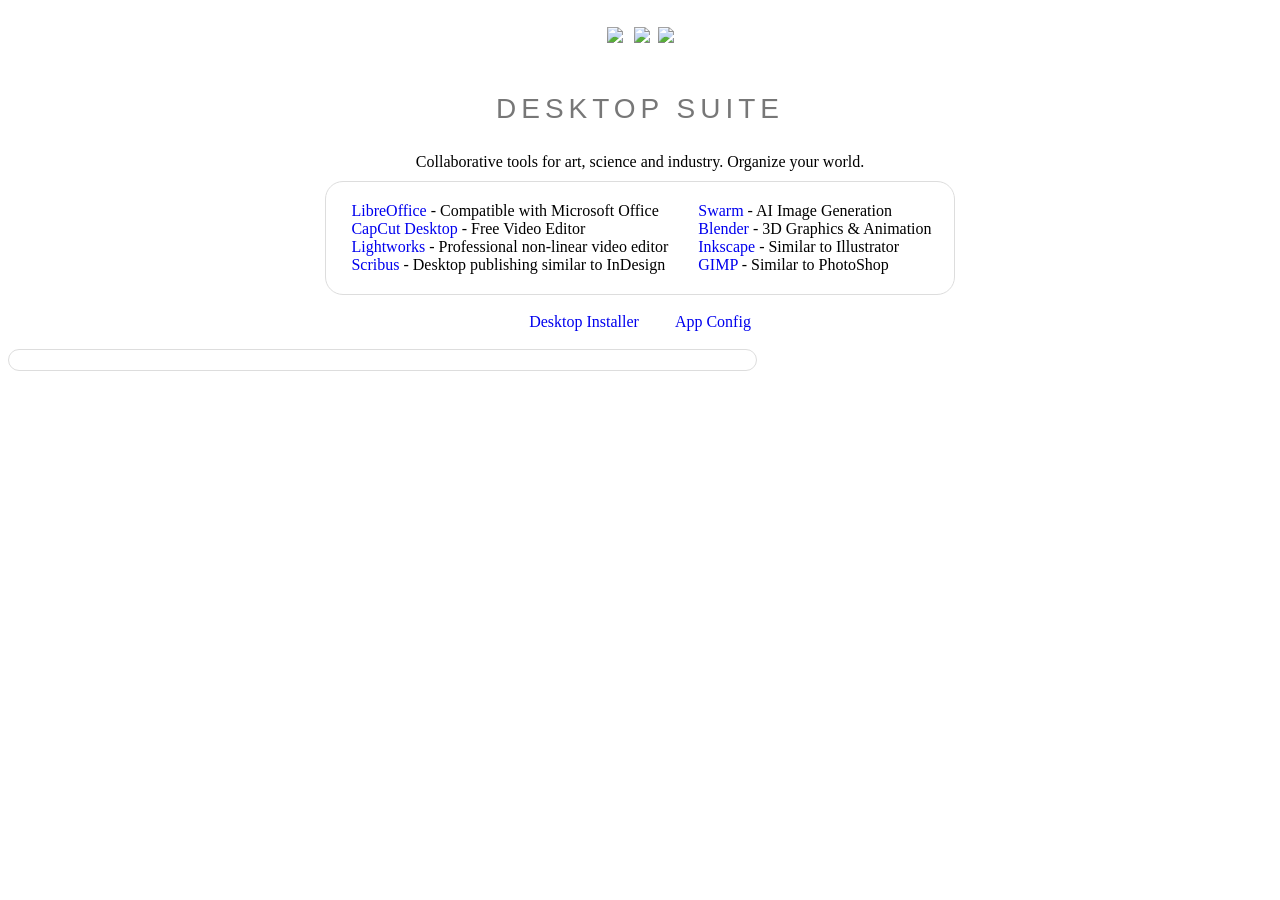
==== index.html @ 6b22d15d "Updated index.html" ====
<!DOCTYPE html>
<html lang="en">
<head>
<meta charset="utf-8">
<meta http-equiv="Content-Type" content="text/html;">
<meta name="viewport" content="width=device-width, initial-scale=1.0">

<link rel='stylesheet' href='https://dreamstudio.com/css/nav.css'>
<link rel='stylesheet' href='https://dreamstudio.com/dreamstudio/css/dreamstudio.css'>

<meta name="keywords" content="Creative Suite, software install scripts, open source, software, free, Open Desktop, Adobe Creative Cloud, LibreOffice, Microsoft Office, GIMP, Blender, InkScape, Lightworks, Professional, Education">

<title>Desktop Suite</title>

<link type="text/css" rel="stylesheet" href="/localsite/css/base.css" id="/localsite/css/base.css" />
<script type="text/javascript" src="/localsite/js/localsite.js?showheader=true"></script>

<style>
	.navlink-desktop {
	  font: 600 16px/1.8 "Lato", sans-serif !important;
	  color: #222 !important;
	}
	.dark .navlink-desktop {
	    color: #fff !important;
	}
	a {
		text-decoration: none !important;
	}
	h3 {
	  letter-spacing: 5px;
	  text-transform: uppercase;
	  font: 20px "Lato", sans-serif;
	  line-height: 32px;
	  color: #111;
	  color:#777;
	}

	.suiteTitle {
		text-align:center;
	}
	.suiteTitle {
		text-alignX:left;
		font-weight: 200;
		font-size: 28px;
	}
	@media (max-width: 600px) {
		
		.newLineMobile {
			display: block;
		}
	}
</style>

<script>
loadMarkdown("README.md", "readmeDiv", "_parent");
//loadMarkdown("MacOS/setup.sh", "macDiv", "_parent");
</script>

</head>

<body>

<div style="text-align:center; margin-top:10px">
	<img src="https://dreamstudio.com/img/apps/gimp_99062.png">
	<img src="https://dreamstudio.com/img/apps/blender.png" style="max-width:140px;margin:17px 4px 0 7px">
	<img src="https://dreamstudio.com/img/apps/inkscape.png" style="max-width:128px">
</div>

<div class="lite" style="padding-bottom:30px;">
<br>
<!-- Desktop Production Suite -->
<h3 class="suiteTitle">Desktop Suite</h3>

<div style="text-align: center;">

	<div style="margin-bottom: 10px;">
		Collaborative tools for art, science&nbsp;and&nbsp;industry. 
		<span class="newLineMobile" style="margin-bottom:10px">Organize&nbsp;your&nbsp;world.</span>
	</div>

	<span class="showdesktop" style="display:none">
	Our installer provides an easy way for schools and offices to update Macs and PCs.<br><br>
	</span>

		<div id="appListHolder" style="display:table; text-align:left; margin:0 auto; max-width:calc(100% - 40px); border:1px solid #ddd; padding:20px 22px 0 25px; border-radius:18px;" class="lite">
			<div style="float:left;margin:0 30px 20px 0">


				<a href="https://www.libreoffice.org/">LibreOffice</a> - Compatible with Microsoft Office<br>

				<a href="https://www.capcut.com/tools/desktop-video-editor">CapCut Desktop</a> - Free Video Editor<br>

				<a href="https://www.lwks.com/">Lightworks</a> - Professional non-linear video editor<br>
				<!-- Pro version required for HD output. Most computers come with a video editor. -->

				<a href="https://www.scribus.net/">Scribus</a> - Desktop publishing similar to InDesign<br>
				

				<!--
				* <a href="https://www.freecadweb.org/">FreeCAD</a> - Parametric modeler for designing printable 3D objects.<br>

				* All the Top Open Source Creative Design Apps<br>

				Could add: VS Code.  Sublime Text (is not free at $80 for 3 years individual)

				To add, as un-checked option:
				QGIS - Alternative to ArcGIS for map making - Consumes all types of data!

				-->
				
				
				<!--
				* Cinelarra, Avid Video Editor Alternative<br>
				* Drum Machines, Synthesizers, Audio Mastering<br>
				-->

				<!-- 
					Ardour is not pitched as free.
					https://community.ardour.org/download_form 
				-->
				<!--
				* <a href="https://ardour.org/">Ardour Multitrack Audio Recorder</a> - free alternative to ProTools<br>
				-->

			</div>


			<div style="float:left; margin-bottom:20px">

				<a href="https://dreamstudio.com/swarm/">Swarm</a> - AI Image Generation<br>
				<a href="https://www.blender.org/">Blender</a> - 3D Graphics & Animation<br>
				<a href="https://inkscape.org/">Inkscape</a> - Similar to Illustrator<br>
				<a href="https://www.gimp.org/">GIMP</a> - Similar to PhotoShop<br>
				
			</div>

		</div>

  </div>


	<div style="text-align:center">
		
		<span class="showdesktop" style="display:none">
			<br>
			If you also work with Adobe InDesign, save your files as IDML.<br>
			IDML files can be opened with Scribus.<br>
		</span>
		<!--
		Our installer includes Scribus 1.4.8, so you'll need to downloand Scribus 1.5 directly.
		-->
		<br>

		<a class="smartButton btn-success" href="install/" style="margin-bottom:18px; font-size:16px; border-radius: 16px; padding:8px 16px 8px 16px; font-weight:100">Desktop Installer</a>

		<a class="smartButton" href="https://github.com/modelearth/desktop/blob/main/install/desktop.conf" style="margin-bottom:18px; font-size:16px; border-radius: 16px; padding:8px 16px 8px 16px; font-weight:100">App Config</a>

		<br>

	</div>

	<br>

	<style>
		.content h1 {
			font-size: 24px;
		}
		.content h3 {
    	letter-spacing: 1px !important;
    	font-size: 16px;
  	}
	</style>
	<div class="content contentpadding" style="max-width:700px; border:1px solid #ddd; border-radius:18px; padding:20px 22px 0 25px">
	  <div id="readmeDiv"></div>

	  <div class="code" id="macDiv"></div>
	</div>

</div>

</body>
</html>
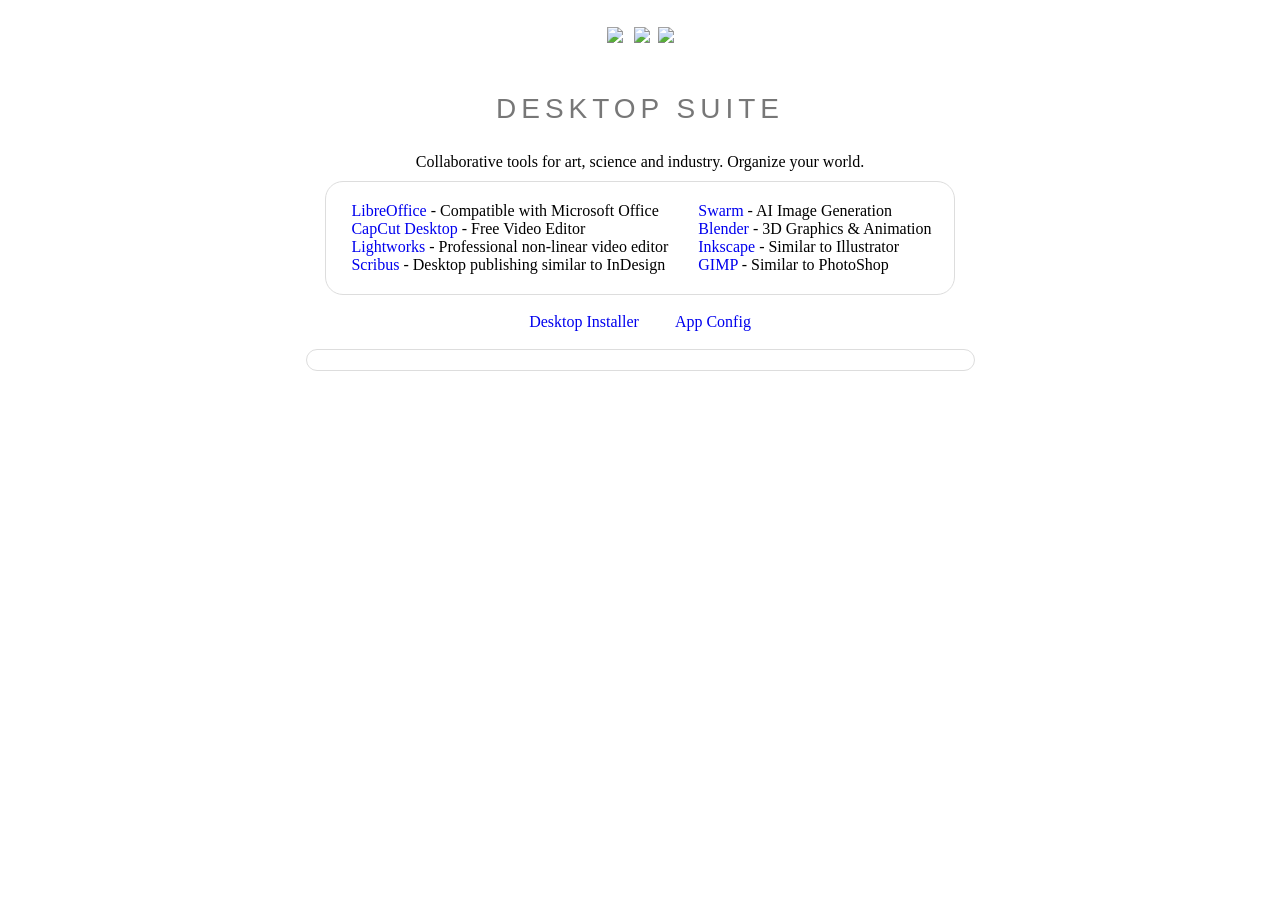
==== commit 5efc497d: "Expand desktop index page and update README" ====
--- a/index.html
+++ b/index.html
@@ -43,6 +43,59 @@
 		font-weight: 200;
 		font-size: 28px;
 	}
+	#desktopTopIcons {
+		text-align: center;
+		margin-top: 10px;
+		container-type: inline-size;
+	}
+	#desktopTopIcons img {
+		--top-icon-scale: 1;
+		height: auto;
+	}
+	#desktopTopIcons img:nth-child(1) {
+		width: calc(128px * var(--top-icon-scale));
+	}
+	#desktopTopIcons img:nth-child(2) {
+		width: calc(140px * var(--top-icon-scale));
+		margin: calc(17px * var(--top-icon-scale)) calc(4px * var(--top-icon-scale)) 0 calc(7px * var(--top-icon-scale));
+	}
+	#desktopTopIcons img:nth-child(3) {
+		width: calc(128px * var(--top-icon-scale));
+	}
+	@container (max-width: 430px) {
+		#desktopTopIcons img {
+			--top-icon-scale: 0.406667;
+		}
+	}
+	#desktopPageWrap {
+		padding-bottom: 30px;
+		container-type: inline-size;
+	}
+	#desktopSuiteContent {
+		text-align: center;
+	}
+	.desktopPanelCard {
+		margin: 0 auto;
+		max-width: calc(100% - 40px);
+		border: 1px solid #ddd;
+		padding: 20px 22px 0 25px;
+		border-radius: 18px;
+	}
+	#appListHolder {
+		display: table;
+		text-align: left;
+	}
+	#readmeHolder {
+		max-width: min(620px, calc(100% - 40px));
+		margin-left: auto;
+		margin-right: auto;
+	}
+	@container (max-width: 580px) {
+		.desktopPanelCard {
+			border: none;
+			padding: 0;
+		}
+	}
 	@media (max-width: 600px) {
 		
 		.newLineMobile {
@@ -60,18 +113,18 @@
 
 <body>
 
-<div style="text-align:center; margin-top:10px">
+<div id="desktopTopIcons">
 	<img src="https://dreamstudio.com/img/apps/gimp_99062.png">
-	<img src="https://dreamstudio.com/img/apps/blender.png" style="max-width:140px;margin:17px 4px 0 7px">
-	<img src="https://dreamstudio.com/img/apps/inkscape.png" style="max-width:128px">
+	<img src="https://dreamstudio.com/img/apps/blender.png">
+	<img src="https://dreamstudio.com/img/apps/inkscape.png">
 </div>
 
-<div class="lite" style="padding-bottom:30px;">
+<div id="desktopPageWrap" class="lite">
 <br>
 <!-- Desktop Production Suite -->
 <h3 class="suiteTitle">Desktop Suite</h3>
 
-<div style="text-align: center;">
+<div id="desktopSuiteContent">
 
 	<div style="margin-bottom: 10px;">
 		Collaborative tools for art, science&nbsp;and&nbsp;industry. 
@@ -82,7 +135,7 @@
 	Our installer provides an easy way for schools and offices to update Macs and PCs.<br><br>
 	</span>
 
-		<div id="appListHolder" style="display:table; text-align:left; margin:0 auto; max-width:calc(100% - 40px); border:1px solid #ddd; padding:20px 22px 0 25px; border-radius:18px;" class="lite">
+		<div id="appListHolder" class="lite desktopPanelCard">
 			<div style="float:left;margin:0 30px 20px 0">
 
 
@@ -170,7 +223,7 @@
     	font-size: 16px;
   	}
 	</style>
-	<div class="content contentpadding" style="max-width:700px; border:1px solid #ddd; border-radius:18px; padding:20px 22px 0 25px">
+	<div id="readmeHolder" class="content contentpadding desktopPanelCard">
 	  <div id="readmeDiv"></div>
 
 	  <div class="code" id="macDiv"></div>
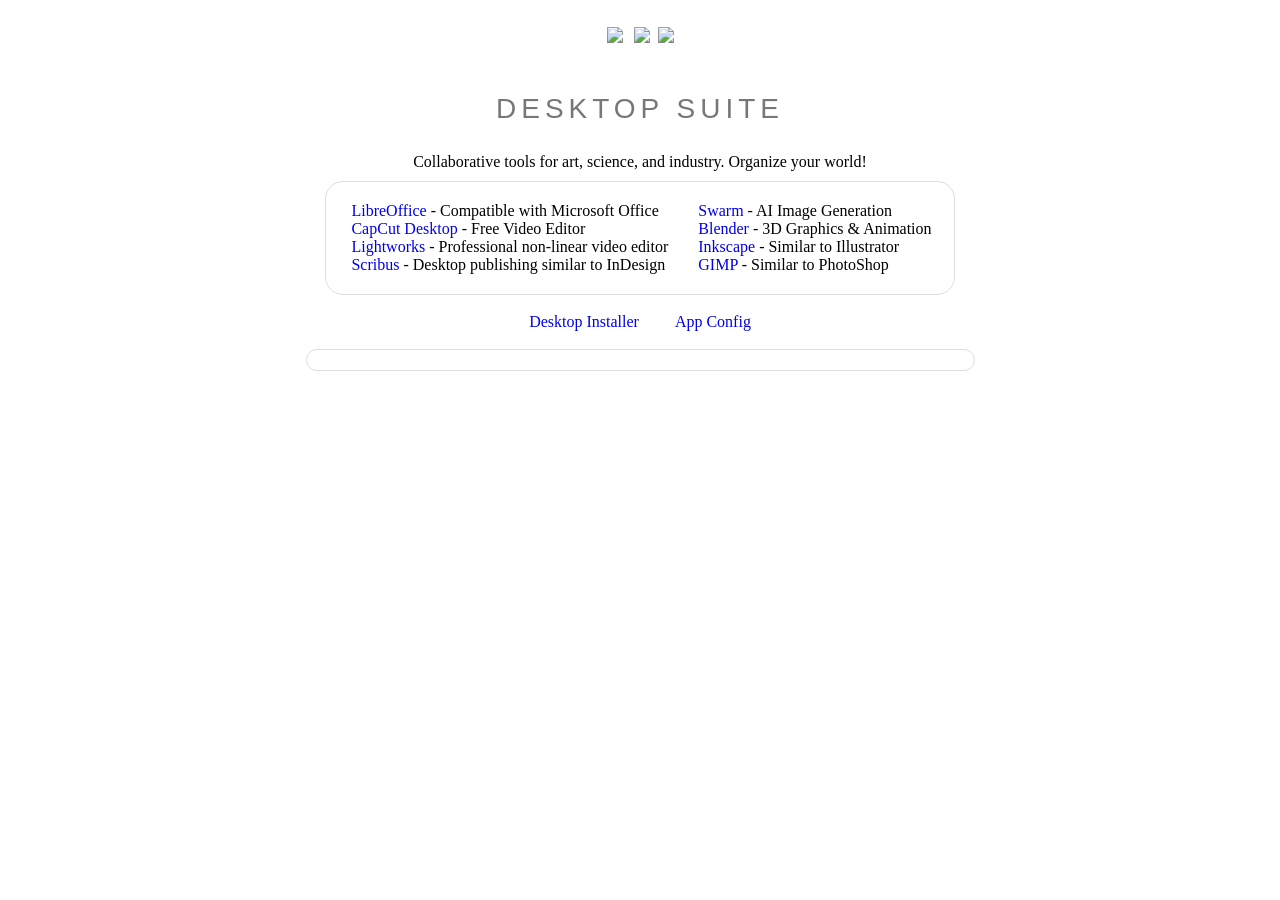
==== commit a323cd04: "Update desktop index.html" ====
--- a/index.html
+++ b/index.html
@@ -127,8 +127,8 @@
 <div id="desktopSuiteContent">
 
 	<div style="margin-bottom: 10px;">
-		Collaborative tools for art, science&nbsp;and&nbsp;industry. 
-		<span class="newLineMobile" style="margin-bottom:10px">Organize&nbsp;your&nbsp;world.</span>
+		Collaborative tools for art, science,&nbsp;and&nbsp;industry. 
+		<span class="newLineMobile" style="margin-bottom:10px">Organize&nbsp;your&nbsp;world!</span>
 	</div>
 
 	<span class="showdesktop" style="display:none">
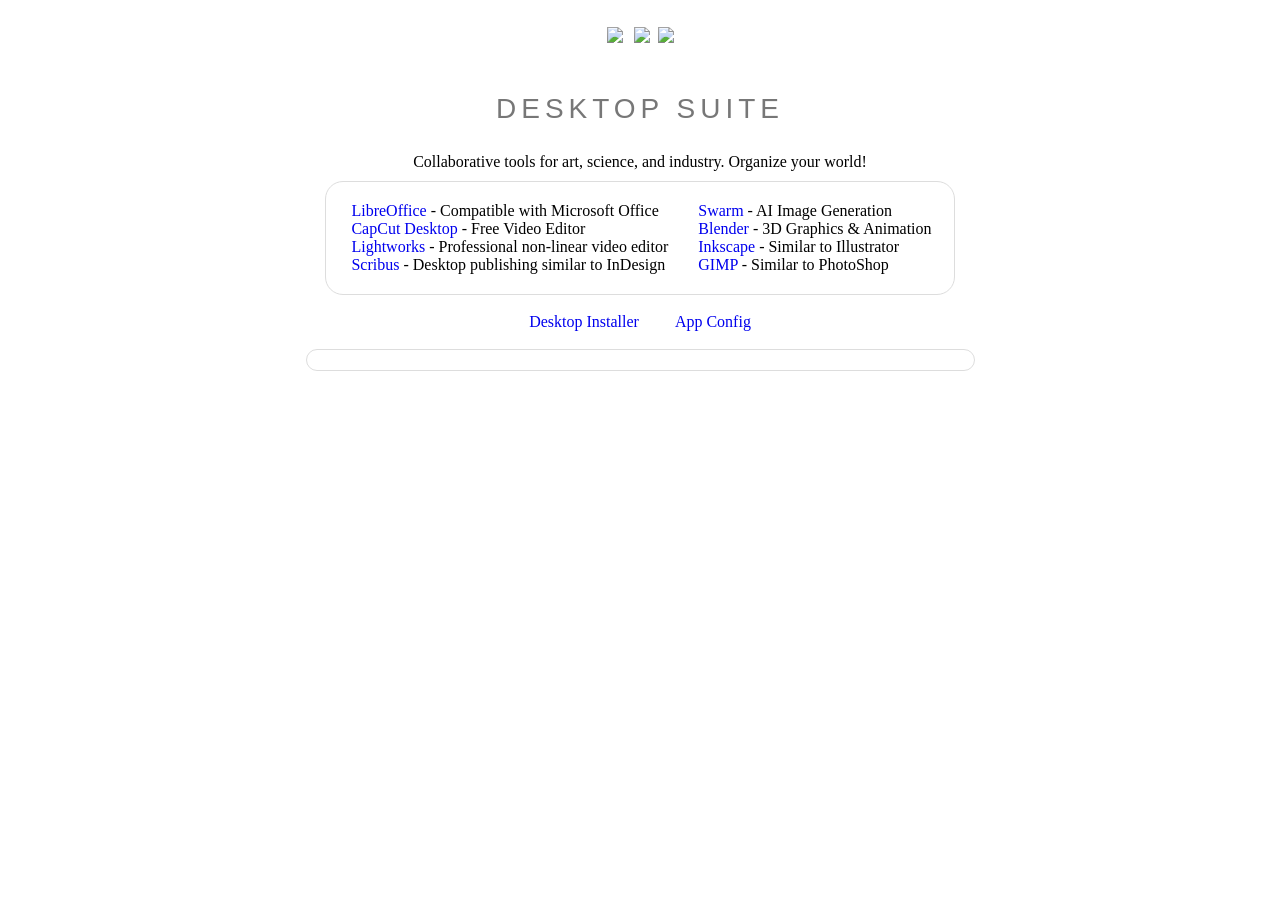
==== commit 7ecad565: "Make app list links readable in dark mode" ====
--- a/index.html
+++ b/index.html
@@ -5,7 +5,6 @@
 <meta http-equiv="Content-Type" content="text/html;">
 <meta name="viewport" content="width=device-width, initial-scale=1.0">
 
-<link rel='stylesheet' href='https://dreamstudio.com/css/nav.css'>
 <link rel='stylesheet' href='https://dreamstudio.com/dreamstudio/css/dreamstudio.css'>
 
 <meta name="keywords" content="Creative Suite, software install scripts, open source, software, free, Open Desktop, Adobe Creative Cloud, LibreOffice, Microsoft Office, GIMP, Blender, InkScape, Lightworks, Professional, Education">
@@ -135,7 +134,7 @@
 	Our installer provides an easy way for schools and offices to update Macs and PCs.<br><br>
 	</span>
 
-		<div id="appListHolder" class="lite desktopPanelCard">
+		<div id="appListHolder" class="lite content-color desktopPanelCard">
 			<div style="float:left;margin:0 30px 20px 0">
 
 
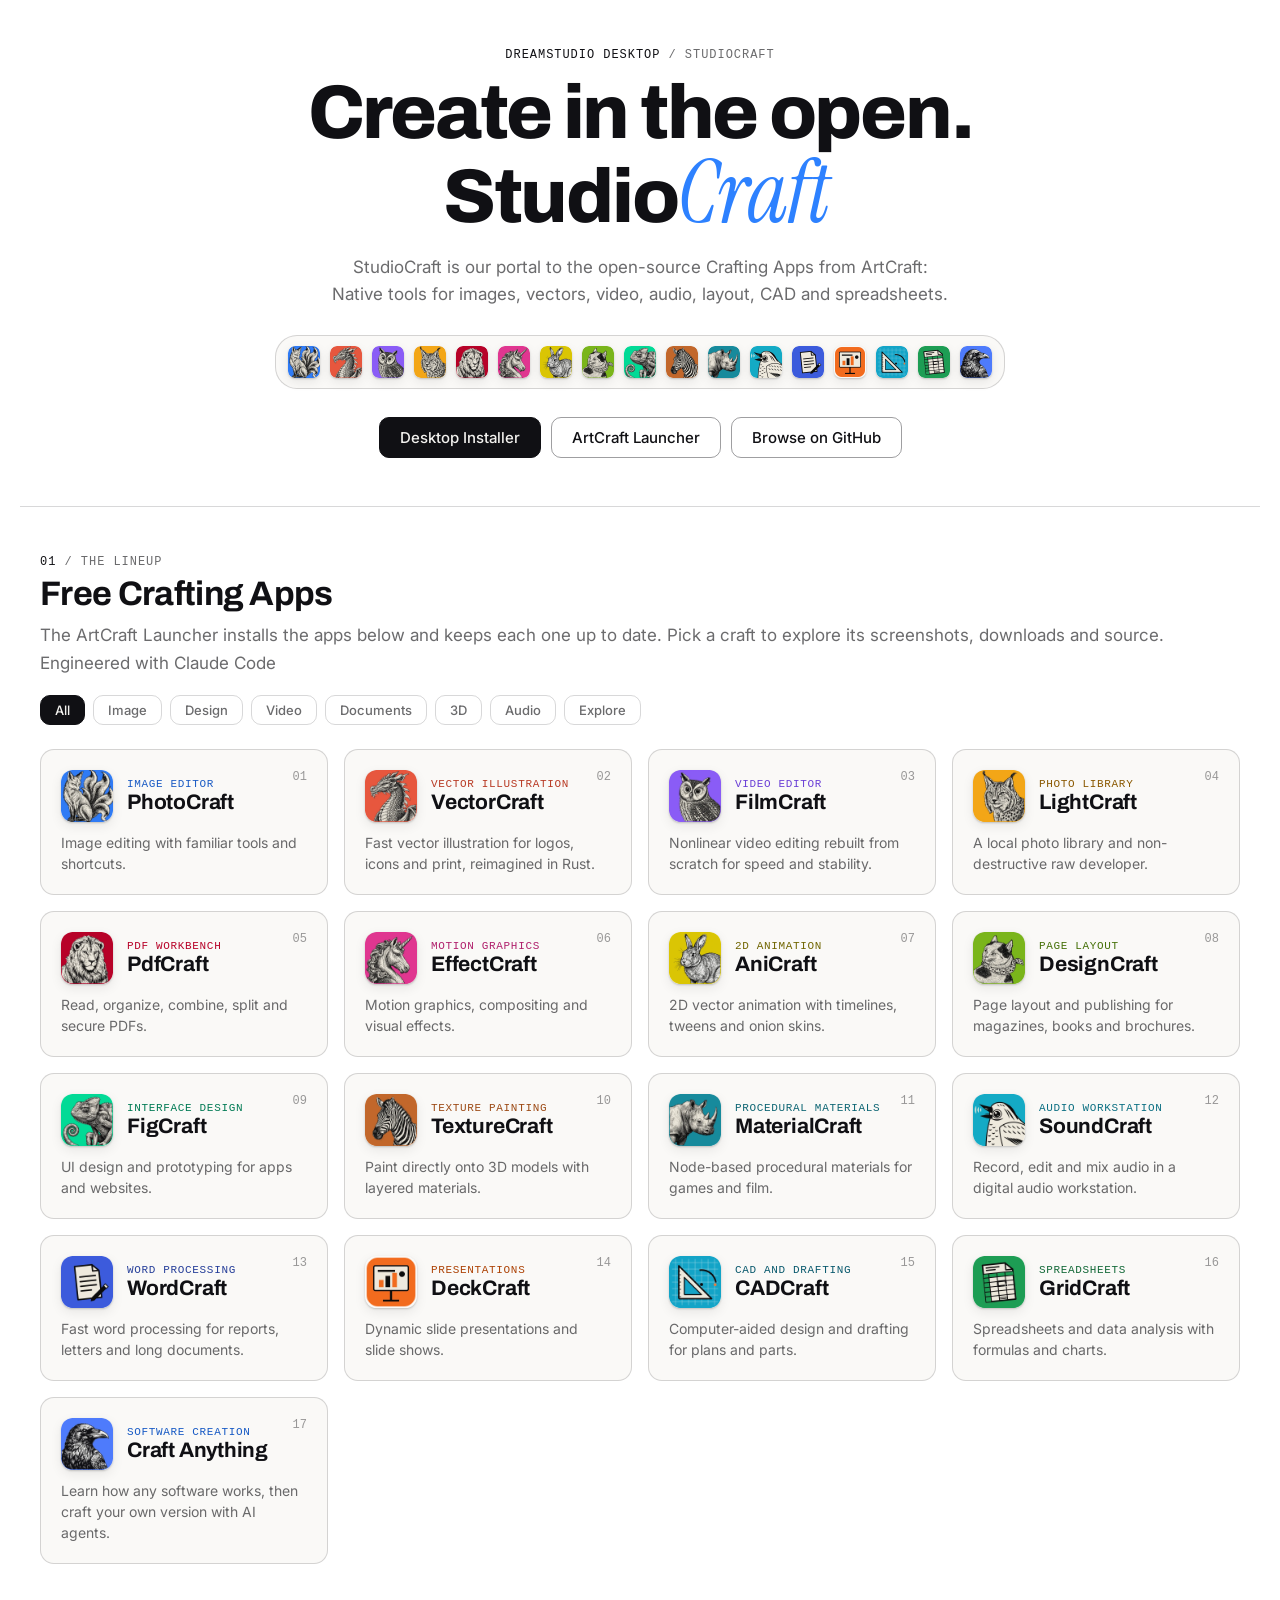
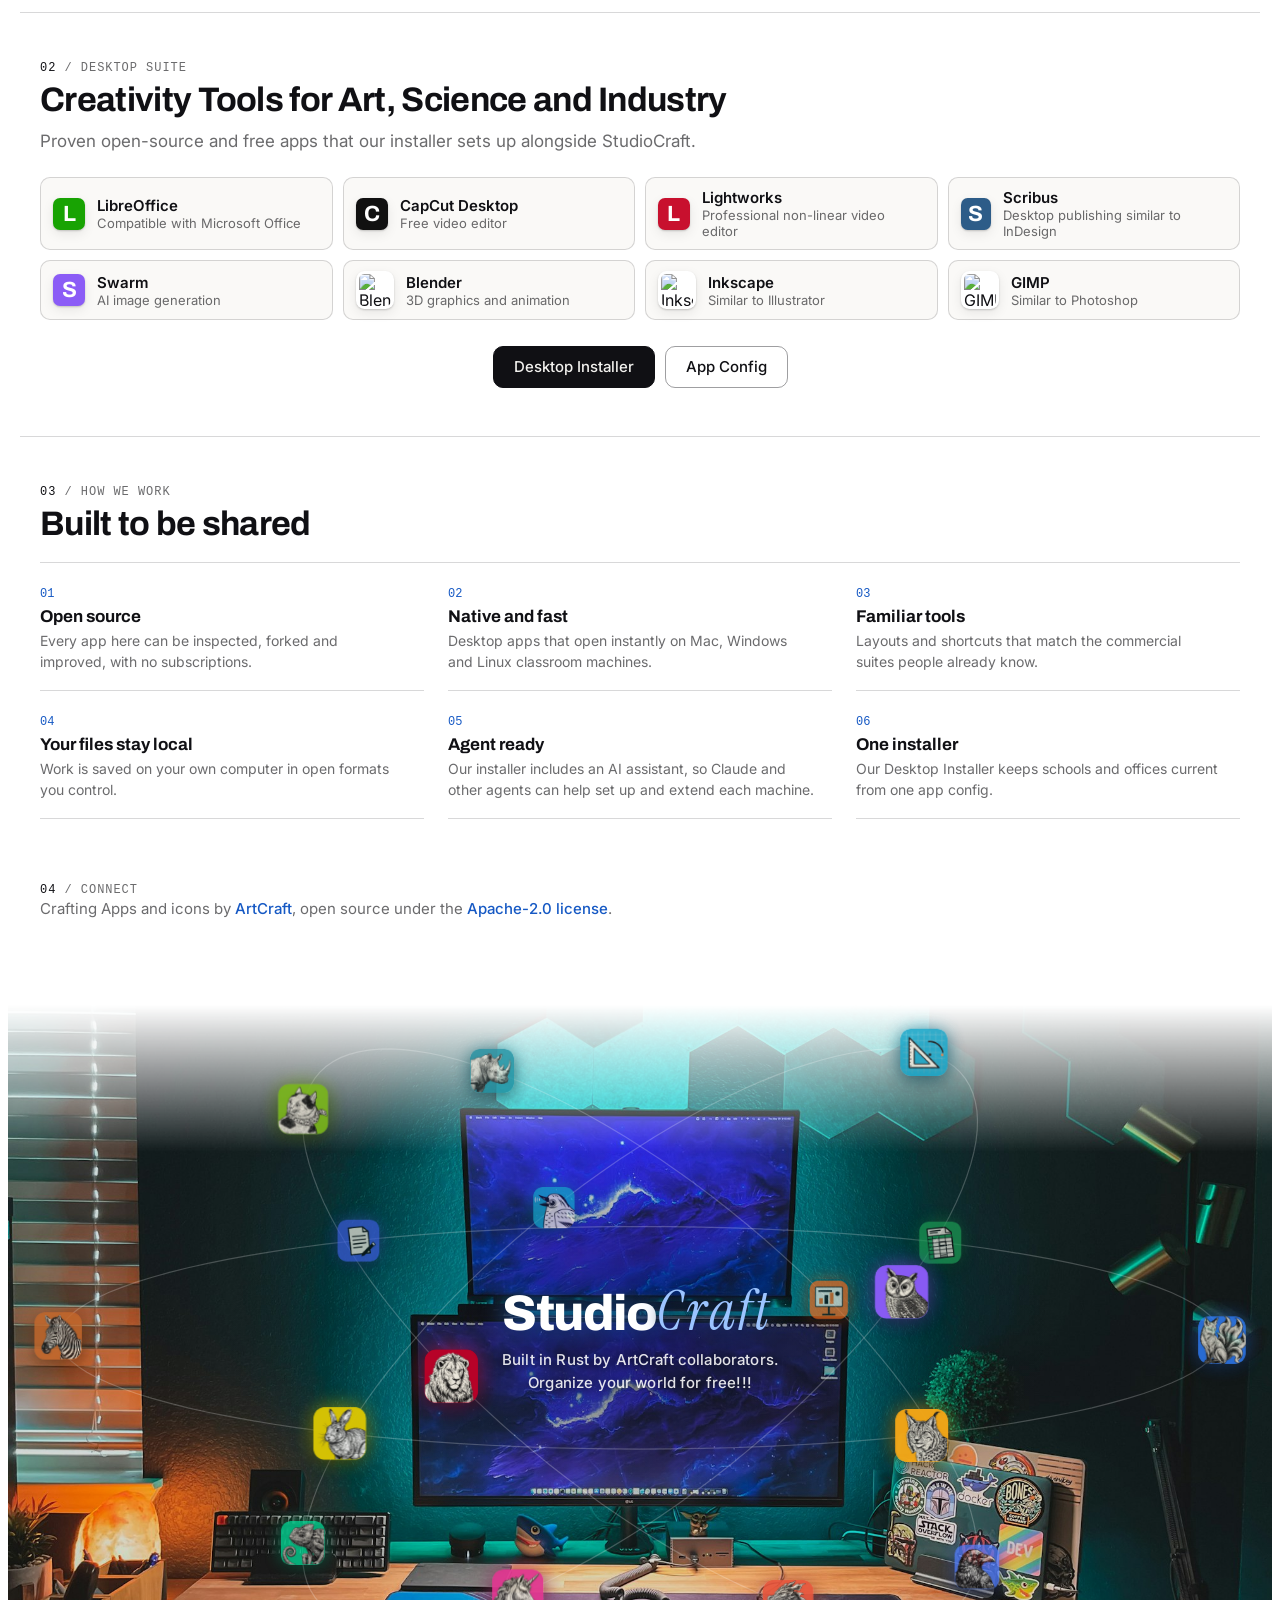
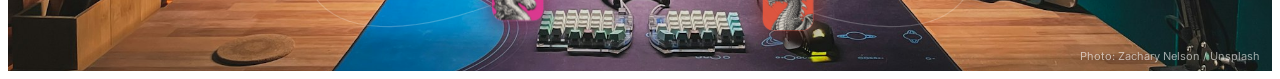
==== commit d1d7e552: "Add StudioCraft portal for the ArtCraft Crafting Apps - Rebuild the desktop page around StudioCraft:" ====
--- a/index.html
+++ b/index.html
@@ -7,12 +7,16 @@
 
 <link rel='stylesheet' href='https://dreamstudio.com/dreamstudio/css/dreamstudio.css'>
 
-<meta name="keywords" content="Creative Suite, software install scripts, open source, software, free, Open Desktop, Adobe Creative Cloud, LibreOffice, Microsoft Office, GIMP, Blender, InkScape, Lightworks, Professional, Education">
-
-<title>Desktop Suite</title>
+<meta name="keywords" content="StudioCraft, ArtCraft, Crafting Apps, Creative Suite, software install scripts, open source, software, free, Open Desktop, Adobe Creative Cloud, LibreOffice, Microsoft Office, GIMP, Blender, InkScape, Lightworks, Professional, Education">
+<meta name="description" content="StudioCraft - DreamStudio Desktop portal to open-source creative apps, with an installer for Macs and PCs.">
+
+<title>StudioCraft</title>
 
 <link type="text/css" rel="stylesheet" href="/localsite/css/base.css" id="/localsite/css/base.css" />
 <script type="text/javascript" src="/localsite/js/localsite.js?showheader=true"></script>
+
+<link type="text/css" rel="stylesheet" href="css/craft.css" />
+<script type="text/javascript" src="js/craft-apps.js"></script>
 
 <style>
 	.navlink-desktop {
@@ -25,210 +29,200 @@
 	a {
 		text-decoration: none !important;
 	}
-	h3 {
-	  letter-spacing: 5px;
-	  text-transform: uppercase;
-	  font: 20px "Lato", sans-serif;
-	  line-height: 32px;
-	  color: #111;
-	  color:#777;
-	}
-
-	.suiteTitle {
-		text-align:center;
-	}
-	.suiteTitle {
-		text-alignX:left;
-		font-weight: 200;
-		font-size: 28px;
-	}
-	#desktopTopIcons {
-		text-align: center;
-		margin-top: 10px;
-		container-type: inline-size;
-	}
-	#desktopTopIcons img {
-		--top-icon-scale: 1;
-		height: auto;
-	}
-	#desktopTopIcons img:nth-child(1) {
-		width: calc(128px * var(--top-icon-scale));
-	}
-	#desktopTopIcons img:nth-child(2) {
-		width: calc(140px * var(--top-icon-scale));
-		margin: calc(17px * var(--top-icon-scale)) calc(4px * var(--top-icon-scale)) 0 calc(7px * var(--top-icon-scale));
-	}
-	#desktopTopIcons img:nth-child(3) {
-		width: calc(128px * var(--top-icon-scale));
-	}
-	@container (max-width: 430px) {
-		#desktopTopIcons img {
-			--top-icon-scale: 0.406667;
-		}
-	}
 	#desktopPageWrap {
-		padding-bottom: 30px;
-		container-type: inline-size;
-	}
-	#desktopSuiteContent {
-		text-align: center;
-	}
-	.desktopPanelCard {
-		margin: 0 auto;
-		max-width: calc(100% - 40px);
-		border: 1px solid #ddd;
-		padding: 20px 22px 0 25px;
-		border-radius: 18px;
-	}
-	#appListHolder {
-		display: table;
-		text-align: left;
-	}
-	#readmeHolder {
-		max-width: min(620px, calc(100% - 40px));
-		margin-left: auto;
-		margin-right: auto;
-	}
-	@container (max-width: 580px) {
-		.desktopPanelCard {
-			border: none;
-			padding: 0;
-		}
-	}
-	@media (max-width: 600px) {
-		
-		.newLineMobile {
-			display: block;
-		}
+		padding-bottom: 0;
+	}
+	.desktopSuiteIcon {
+		background: #fff;
+		object-fit: contain;
+		padding: 3px;
 	}
 </style>
 
 <script>
 loadMarkdown("README.md", "readmeDiv", "_parent");
-//loadMarkdown("MacOS/setup.sh", "macDiv", "_parent");
 </script>
 
 </head>
 
 <body>
 
-<div id="desktopTopIcons">
-	<img src="https://dreamstudio.com/img/apps/gimp_99062.png">
-	<img src="https://dreamstudio.com/img/apps/blender.png">
-	<img src="https://dreamstudio.com/img/apps/inkscape.png">
-</div>
-
-<div id="desktopPageWrap" class="lite">
-<br>
-<!-- Desktop Production Suite -->
-<h3 class="suiteTitle">Desktop Suite</h3>
-
-<div id="desktopSuiteContent">
-
-	<div style="margin-bottom: 10px;">
-		Collaborative tools for art, science,&nbsp;and&nbsp;industry. 
-		<span class="newLineMobile" style="margin-bottom:10px">Organize&nbsp;your&nbsp;world!</span>
-	</div>
-
-	<span class="showdesktop" style="display:none">
-	Our installer provides an easy way for schools and offices to update Macs and PCs.<br><br>
-	</span>
-
-		<div id="appListHolder" class="lite content-color desktopPanelCard">
-			<div style="float:left;margin:0 30px 20px 0">
-
-
-				<a href="https://www.libreoffice.org/">LibreOffice</a> - Compatible with Microsoft Office<br>
-
-				<a href="https://www.capcut.com/tools/desktop-video-editor">CapCut Desktop</a> - Free Video Editor<br>
-
-				<a href="https://www.lwks.com/">Lightworks</a> - Professional non-linear video editor<br>
-				<!-- Pro version required for HD output. Most computers come with a video editor. -->
-
-				<a href="https://www.scribus.net/">Scribus</a> - Desktop publishing similar to InDesign<br>
-				
-
-				<!--
-				* <a href="https://www.freecadweb.org/">FreeCAD</a> - Parametric modeler for designing printable 3D objects.<br>
-
-				* All the Top Open Source Creative Design Apps<br>
-
-				Could add: VS Code.  Sublime Text (is not free at $80 for 3 years individual)
-
-				To add, as un-checked option:
-				QGIS - Alternative to ArcGIS for map making - Consumes all types of data!
-
-				-->
-				
-				
-				<!--
-				* Cinelarra, Avid Video Editor Alternative<br>
-				* Drum Machines, Synthesizers, Audio Mastering<br>
-				-->
-
-				<!-- 
-					Ardour is not pitched as free.
-					https://community.ardour.org/download_form 
-				-->
-				<!--
-				* <a href="https://ardour.org/">Ardour Multitrack Audio Recorder</a> - free alternative to ProTools<br>
-				-->
-
-			</div>
-
-
-			<div style="float:left; margin-bottom:20px">
-
-				<a href="https://dreamstudio.com/swarm/">Swarm</a> - AI Image Generation<br>
-				<a href="https://www.blender.org/">Blender</a> - 3D Graphics & Animation<br>
-				<a href="https://inkscape.org/">Inkscape</a> - Similar to Illustrator<br>
-				<a href="https://www.gimp.org/">GIMP</a> - Similar to PhotoShop<br>
-				
-			</div>
-
-		</div>
-
-  </div>
-
-
-	<div style="text-align:center">
-		
+<div id="desktopPageWrap" class="lite craft">
+
+	<!-- StudioCraft hero -->
+	<div class="craft-section craft-hero">
+		<div class="craft-eyebrow"><b>DreamStudio Desktop</b> / StudioCraft</div>
+		<h1 class="craft-title">Create in the open.<br><span class="craft-title-bright">Studio</span><em>Craft</em></h1>
+		<div class="craft-lede">
+			StudioCraft is our portal to the open-source Crafting Apps from ArtCraft: <span style="white-space: nowrap;">Native tools for images</span>, vectors, video, audio, layout, CAD and spreadsheets.
+		</div>
+
+		<div id="craftDock" class="craft-dock"></div>
+
+		<div class="craft-actions">
+			<a class="craft-btn craft-btn-primary" href="install/">Desktop Installer</a>
+			<a class="craft-btn" href="https://github.com/storytold/craft-launcher/releases/latest">ArtCraft Launcher</a>
+			<a class="craft-btn" href="https://github.com/storytold">Browse on GitHub</a>
+		</div>
+
 		<span class="showdesktop" style="display:none">
 			<br>
-			If you also work with Adobe InDesign, save your files as IDML.<br>
+			Our installer provides an easy way for schools and offices to update Macs and PCs.
+		</span>
+	</div>
+
+	<!-- Crafting Apps -->
+	<div class="craft-section">
+		<div class="craft-eyebrow"><b>01</b> / The lineup</div>
+		<h2 class="craft-section-title">Free Crafting Apps</h2>
+		<div class="craft-lede" style="max-width: none;">
+			The ArtCraft Launcher installs the apps below and keeps each one up to date. <span style="white-space: nowrap;">Pick a craft to explore</span> its screenshots, downloads and source. Engineered with Claude Code
+		</div>
+		<div id="craftChips" class="craft-chips"></div>
+		<div id="craftGrid" class="craft-grid"></div>
+	</div>
+
+	<!-- Desktop Suite -->
+	<div class="craft-section">
+		<div class="craft-eyebrow"><b>02</b> / Desktop Suite</div>
+		<h2 class="craft-section-title">Creativity Tools for Art, Science and&nbsp;Industry</h2>
+		<div class="craft-lede" style="margin-bottom:22px">
+			Proven open-source and free apps that our installer sets up alongside StudioCraft.
+		</div>
+
+		<div class="craft-list">
+			<a class="craft-row" href="https://www.libreoffice.org/" style="--app:#18a303">
+				<span class="craft-icon craft-icon-sm craft-icon-letter">L</span>
+				<div><div class="craft-row-name">LibreOffice</div><div class="craft-row-desc">Compatible with Microsoft Office</div></div>
+			</a>
+			<a class="craft-row" href="https://www.capcut.com/tools/desktop-video-editor" style="--app:#111">
+				<span class="craft-icon craft-icon-sm craft-icon-letter">C</span>
+				<div><div class="craft-row-name">CapCut Desktop</div><div class="craft-row-desc">Free video editor</div></div>
+			</a>
+			<a class="craft-row" href="https://www.lwks.com/" style="--app:#c8102e">
+				<span class="craft-icon craft-icon-sm craft-icon-letter">L</span>
+				<div><div class="craft-row-name">Lightworks</div><div class="craft-row-desc">Professional non-linear video editor</div></div>
+			</a>
+			<!-- Pro version required for HD output. Most computers come with a video editor. -->
+			<a class="craft-row" href="https://www.scribus.net/" style="--app:#2d5c88">
+				<span class="craft-icon craft-icon-sm craft-icon-letter">S</span>
+				<div><div class="craft-row-name">Scribus</div><div class="craft-row-desc">Desktop publishing similar to InDesign</div></div>
+			</a>
+			<a class="craft-row" href="https://dreamstudio.com/swarm/" style="--app:#8b5cf6">
+				<span class="craft-icon craft-icon-sm craft-icon-letter">S</span>
+				<div><div class="craft-row-name">Swarm</div><div class="craft-row-desc">AI image generation</div></div>
+			</a>
+			<a class="craft-row" href="https://www.blender.org/">
+				<img class="craft-icon craft-icon-sm desktopSuiteIcon" src="https://dreamstudio.com/img/apps/blender.png" alt="Blender icon">
+				<div><div class="craft-row-name">Blender</div><div class="craft-row-desc">3D graphics and animation</div></div>
+			</a>
+			<a class="craft-row" href="https://inkscape.org/">
+				<img class="craft-icon craft-icon-sm desktopSuiteIcon" src="https://dreamstudio.com/img/apps/inkscape.png" alt="Inkscape icon">
+				<div><div class="craft-row-name">Inkscape</div><div class="craft-row-desc">Similar to Illustrator</div></div>
+			</a>
+			<a class="craft-row" href="https://www.gimp.org/">
+				<img class="craft-icon craft-icon-sm desktopSuiteIcon" src="https://dreamstudio.com/img/apps/gimp_99062.png" alt="GIMP icon">
+				<div><div class="craft-row-name">GIMP</div><div class="craft-row-desc">Similar to Photoshop</div></div>
+			</a>
+			<!--
+			* <a href="https://www.freecadweb.org/">FreeCAD</a> - Parametric modeler for designing printable 3D objects.<br>
+
+			Could add: VS Code.  Sublime Text (is not free at $80 for 3 years individual)
+
+			To add, as un-checked option:
+			QGIS - Alternative to ArcGIS for map making - Consumes all types of data!
+
+			* Cinelarra, Avid Video Editor Alternative<br>
+			* Drum Machines, Synthesizers, Audio Mastering<br>
+
+			Ardour is not pitched as free.
+			https://community.ardour.org/download_form
+			* <a href="https://ardour.org/">Ardour Multitrack Audio Recorder</a> - free alternative to ProTools<br>
+			-->
+		</div>
+
+		<span class="showdesktop" style="display:none">
+			<br>
+			If you also work with Adobe InDesign, save your files as IDML.
 			IDML files can be opened with Scribus.<br>
 		</span>
 		<!--
 		Our installer includes Scribus 1.4.8, so you'll need to downloand Scribus 1.5 directly.
 		-->
-		<br>
-
-		<a class="smartButton btn-success" href="install/" style="margin-bottom:18px; font-size:16px; border-radius: 16px; padding:8px 16px 8px 16px; font-weight:100">Desktop Installer</a>
-
-		<a class="smartButton" href="https://github.com/modelearth/desktop/blob/main/install/desktop.conf" style="margin-bottom:18px; font-size:16px; border-radius: 16px; padding:8px 16px 8px 16px; font-weight:100">App Config</a>
-
-		<br>
-
-	</div>
-
-	<br>
-
-	<style>
-		.content h1 {
-			font-size: 24px;
-		}
-		.content h3 {
-    	letter-spacing: 1px !important;
-    	font-size: 16px;
-  	}
-	</style>
-	<div id="readmeHolder" class="content contentpadding desktopPanelCard">
-	  <div id="readmeDiv"></div>
-
-	  <div class="code" id="macDiv"></div>
+
+		<div class="craft-actions" style="margin-top:26px">
+			<a class="craft-btn craft-btn-primary" href="install/">Desktop Installer</a>
+			<a class="craft-btn" href="https://github.com/modelearth/desktop/blob/main/install/desktop.conf">App Config</a>
+		</div>
+	</div>
+
+	<!-- Principles -->
+	<div class="craft-section" style="padding-bottom: 16px;">
+		<div class="craft-eyebrow"><b>03</b> / How we work</div>
+		<h2 class="craft-section-title">Built to be shared</h2>
+		<div class="craft-principles" style="margin-top:20px">
+			<div class="craft-principle">
+				<span class="craft-principle-num">01</span>
+				<h4>Open source</h4>
+				<p>Every app here can be inspected, forked and improved, with no subscriptions.</p>
+			</div>
+			<div class="craft-principle">
+				<span class="craft-principle-num">02</span>
+				<h4>Native and fast</h4>
+				<p>Desktop apps that open instantly on Mac, Windows and Linux classroom machines.</p>
+			</div>
+			<div class="craft-principle">
+				<span class="craft-principle-num">03</span>
+				<h4>Familiar tools</h4>
+				<p>Layouts and shortcuts that match the commercial suites people already know.</p>
+			</div>
+			<div class="craft-principle">
+				<span class="craft-principle-num">04</span>
+				<h4>Your files stay local</h4>
+				<p>Work is saved on your own computer in open formats you control.</p>
+			</div>
+			<div class="craft-principle">
+				<span class="craft-principle-num">05</span>
+				<h4>Agent ready</h4>
+				<p>Our installer includes an AI assistant, so Claude and other agents can help set up and extend each machine.</p>
+			</div>
+			<div class="craft-principle">
+				<span class="craft-principle-num">06</span>
+				<h4>One installer</h4>
+				<p>Our Desktop Installer keeps schools and offices current from one app config.</p>
+			</div>
+		</div>
+	</div>
+
+	<!-- Integrations README -->
+	<div class="craft-section" style="border-top: none;">
+		<div class="craft-eyebrow"><b>04</b> / Connect</div>
+		<div id="readmeHolder" class="craft-prose">
+			<div id="readmeDiv"></div>
+			<div class="code" id="macDiv"></div>
+			<p>Crafting Apps and icons by <a href="https://getartcraft.com/apps">ArtCraft</a>, open source under the <a href="https://github.com/storytold">Apache-2.0 license</a>.</p>
+		</div>
+	</div>
+
+	<div id="craftStage" class="craft-stage">
+		<div class="craft-stage-bg" style="background-image: url(img/studio-desk.jpg);"></div>
+		<div class="craft-stage-shade"></div>
+		<div class="craft-nucleus">
+			Studio<em>Craft</em>
+			<div class="craft-nucleus-sub">Built in Rust by ArtCraft collaborators.</div>
+			<div class="craft-nucleus-sub">Organize your world for free!!!</div>
+		</div>
+		<a class="craft-stage-credit" href="https://unsplash.com/photos/9856jObeogs">Photo: Zachary Nelson / Unsplash</a>
 	</div>
 
 </div>
+
+<script>
+renderCraftDock(document.getElementById("craftDock"), "img/craft/");
+renderCraftGrid(document.getElementById("craftGrid"), "img/craft/");
+renderCraftChips(document.getElementById("craftChips"), document.getElementById("craftGrid"), "img/craft/");
+renderCraftOrbits(document.getElementById("craftStage"), "img/craft/");
+</script>
 
 </body>
 </html>
--- a/css/craft.css
+++ b/css/craft.css
@@ -0,0 +1,596 @@
+/* StudioCraft: shared styles for the DreamStudio Desktop portal and installer.
+   Palette and app colors follow the open-source ArtCraft Crafting Apps (getartcraft.com/apps). */
+
+@import url('https://fonts.googleapis.com/css2?family=Archivo:wght@500;700;800&family=Instrument+Serif:ital@1&family=Inter:wght@400;500;600&display=swap');
+
+.craft {
+  --craft-bg: #f2f1ee;
+  --craft-raised: #faf9f7;
+  --craft-sunken: #e9e8e4;
+  --craft-ink: #101014;
+  --craft-muted: rgba(16, 16, 20, 0.62);
+  --craft-faint: rgba(16, 16, 20, 0.42);
+  --craft-line: rgba(16, 16, 20, 0.16);
+  --craft-line-strong: rgba(16, 16, 20, 0.4);
+  --craft-accent: #2d81ff;
+  --craft-accent-ink: #1659c4;
+  --craft-radius: 14px;
+  --craft-radius-sm: 10px;
+  --craft-display: "Archivo", system-ui, sans-serif;
+  --craft-body: "Inter", system-ui, -apple-system, "Segoe UI", sans-serif;
+  --craft-serif: "Instrument Serif", Georgia, serif;
+  --craft-mono: ui-monospace, SFMono-Regular, Menlo, monospace;
+  --app: var(--craft-accent);
+  --app-ink: var(--craft-accent-ink);
+  font-family: var(--craft-body);
+  color: var(--craft-ink);
+}
+.dark.craft, .dark .craft {
+  --craft-bg: #121316;
+  --craft-raised: #26272b;
+  --craft-sunken: #060607;
+  --craft-ink: #f2f1ee;
+  --craft-muted: rgba(242, 241, 238, 0.66);
+  --craft-faint: rgba(242, 241, 238, 0.4);
+  --craft-line: rgba(242, 241, 238, 0.15);
+  --craft-line-strong: rgba(242, 241, 238, 0.4);
+  --craft-accent-ink: #74aaff;
+}
+
+/* App colors */
+.craft-photocraft { --app: #2f7bf5; --app-ink: #1a5bc4; }
+.craft-vectorcraft { --app: #e8573f; --app-ink: #b83a24; }
+.craft-filmcraft { --app: #8b5cf6; --app-ink: #6a3fd6; }
+.craft-lightcraft { --app: #f2a516; --app-ink: #8a5800; }
+.craft-pdfcraft { --app: #e8204f; --app-ink: #b70228; }
+.craft-effectcraft { --app: #e0368f; --app-ink: #b0206c; }
+.craft-anicraft { --app: #dac604; --app-ink: #706500; }
+.craft-designcraft { --app: #7bb51c; --app-ink: #457008; }
+.craft-figcraft { --app: #02da96; --app-ink: #017a54; }
+.craft-texturecraft { --app: #c2672b; --app-ink: #9c4a15; }
+.craft-materialcraft { --app: #178a9c; --app-ink: #0e6674; }
+.craft-soundcraft { --app: #14a9c4; --app-ink: #0b6f82; }
+.craft-wordcraft { --app: #4c6ef5; --app-ink: #253e99; }
+.craft-deckcraft { --app: #f26b1d; --app-ink: #ad4306; }
+.craft-cadcraft { --app: #14a3c7; --app-ink: #09596d; }
+.craft-gridcraft { --app: #1f9d55; --app-ink: #136938; }
+.craft-craft-anything { --app: #4e7bfb; --app-ink: #1659c4; }
+.dark .craft-card { --app-ink: var(--app); }
+
+/* Eyebrow and headings */
+.craft-eyebrow {
+  font-family: var(--craft-mono);
+  font-size: 12px;
+  letter-spacing: 0.08em;
+  text-transform: uppercase;
+  color: var(--craft-muted);
+}
+.craft-eyebrow b {
+  color: var(--craft-ink);
+  font-weight: 500;
+}
+.craft .craft-title {
+  font-family: var(--craft-display);
+  font-weight: 800;
+  font-size: clamp(36px, 7vw, 76px);
+  line-height: 0.98;
+  letter-spacing: -0.03em;
+  margin: 14px 0 18px 0;
+  color: var(--craft-ink);
+}
+.craft .craft-title em {
+  font-family: var(--craft-serif);
+  font-weight: 400;
+  font-style: italic;
+  font-size: 1.15em;
+  letter-spacing: -0.01em;
+  padding-right: 0.08em;
+  color: var(--craft-accent);
+}
+.craft .craft-title .craft-title-bright {
+  color: var(--craft-ink);
+}
+.dark .craft .craft-title .craft-title-bright {
+  color: #fff;
+}
+.dark .craft .craft-title em {
+  color: #9cc4ff;
+}
+.craft .craft-section-title {
+  font-family: var(--craft-display);
+  border: none;
+  padding: 0;
+  font-weight: 700;
+  font-size: clamp(24px, 4vw, 34px);
+  letter-spacing: -0.02em;
+  line-height: 1.1;
+  margin: 6px 0 10px 0;
+  color: var(--craft-ink);
+}
+.craft-lede {
+  max-width: 680px;
+  font-size: 17px;
+  line-height: 1.6;
+  color: var(--craft-muted);
+}
+
+/* Layout */
+.craft-section {
+  max-width: 1200px;
+  margin: 0 auto;
+  padding: 48px 20px;
+}
+.craft-section + .craft-section {
+  border-top: 1px solid var(--craft-line);
+}
+.craft-hero {
+  text-align: center;
+  padding-top: 40px;
+}
+.craft-hero .craft-lede {
+  margin: 0 auto 26px auto;
+}
+
+/* Buttons */
+.craft-btn, .craft-btn:link, .craft-btn:visited {
+  display: inline-flex;
+  align-items: center;
+  gap: 8px;
+  padding: 10px 20px;
+  border-radius: var(--craft-radius-sm);
+  border: 1px solid var(--craft-line-strong);
+  background: transparent;
+  color: var(--craft-ink);
+  font-family: var(--craft-body);
+  font-size: 15px;
+  font-weight: 500;
+  line-height: 1.3;
+  text-decoration: none;
+  cursor: pointer;
+  transition: background 0.15s, border-color 0.15s, transform 0.15s;
+}
+.craft-btn:hover {
+  border-color: var(--craft-ink);
+  background: var(--craft-raised);
+  transform: translateY(-1px);
+  text-decoration: none;
+}
+.craft-btn-primary, .craft-btn-primary:link, .craft-btn-primary:visited {
+  background: var(--craft-ink);
+  border-color: var(--craft-ink);
+  color: var(--craft-bg);
+}
+.craft-btn-primary:hover {
+  background: var(--craft-accent);
+  border-color: var(--craft-accent);
+  color: #fff;
+}
+.craft-actions {
+  display: flex;
+  flex-wrap: wrap;
+  gap: 10px;
+  justify-content: center;
+}
+
+/* Dock of app icons */
+.craft-dock {
+  display: inline-flex;
+  flex-wrap: wrap;
+  justify-content: center;
+  gap: 10px;
+  padding: 10px 12px;
+  margin-bottom: 28px;
+  border: 1px solid var(--craft-line);
+  border-radius: 22px;
+  background: var(--craft-raised);
+}
+.craft-dock a {
+  display: block;
+  line-height: 0;
+  transition: transform 0.18s ease-out;
+}
+.craft-dock a:hover {
+  transform: translateY(-6px) scale(1.12);
+}
+.craft-icon {
+  width: 52px;
+  height: 52px;
+  border-radius: 22%;
+  object-fit: cover;
+  box-shadow: 0 1px 2px rgba(0, 0, 0, 0.18), 0 4px 12px rgba(0, 0, 0, 0.08);
+}
+.craft-icon-sm {
+  width: 32px;
+  height: 32px;
+}
+.craft-icon-letter {
+  display: inline-flex;
+  align-items: center;
+  justify-content: center;
+  background: var(--app);
+  color: #fff;
+  font-family: var(--craft-display);
+  font-weight: 700;
+  font-size: 22px;
+}
+
+/* Filter chips */
+.craft-chips {
+  display: flex;
+  flex-wrap: wrap;
+  gap: 8px;
+  margin: 18px 0 24px 0;
+}
+.craft-chip {
+  padding: 6px 14px;
+  border-radius: var(--craft-radius-sm);
+  border: 1px solid var(--craft-line);
+  background: transparent;
+  color: var(--craft-muted);
+  font-family: var(--craft-body);
+  font-size: 13px;
+  font-weight: 500;
+  cursor: pointer;
+}
+.craft-chip:hover {
+  color: var(--craft-ink);
+  border-color: var(--craft-line-strong);
+}
+.craft-chip.active {
+  background: var(--craft-ink);
+  border-color: var(--craft-ink);
+  color: var(--craft-bg);
+}
+
+/* App cards */
+.craft-grid {
+  display: grid;
+  grid-template-columns: repeat(auto-fill, minmax(260px, 1fr));
+  gap: 16px;
+}
+.craft-card, .craft-card:link, .craft-card:visited {
+  position: relative;
+  display: flex;
+  flex-direction: column;
+  gap: 10px;
+  padding: 20px;
+  border: 1px solid var(--craft-line);
+  border-radius: var(--craft-radius);
+  background: var(--craft-raised);
+  color: var(--craft-ink);
+  text-align: left;
+  text-decoration: none;
+  overflow: hidden;
+  transition: border-color 0.15s, transform 0.15s, box-shadow 0.15s;
+}
+.craft-card::before {
+  content: "";
+  position: absolute;
+  inset: 0 0 auto 0;
+  height: 3px;
+  background: var(--app);
+  opacity: 0;
+  transition: opacity 0.15s;
+}
+.craft-card:hover {
+  border-color: var(--app);
+  transform: translateY(-2px);
+  box-shadow: 0 10px 28px -14px var(--app);
+  text-decoration: none;
+}
+.craft-card:hover::before {
+  opacity: 1;
+}
+.craft-card-head {
+  display: flex;
+  align-items: center;
+  gap: 14px;
+}
+.craft-card-num {
+  margin-left: auto;
+  align-self: flex-start;
+  font-family: var(--craft-mono);
+  font-size: 12px;
+  color: var(--craft-faint);
+}
+.craft-card-cat {
+  font-family: var(--craft-mono);
+  font-size: 11px;
+  letter-spacing: 0.06em;
+  text-transform: uppercase;
+  color: var(--app-ink);
+}
+.craft-card-name {
+  font-family: var(--craft-display);
+  font-weight: 700;
+  font-size: 21px;
+  letter-spacing: -0.01em;
+  line-height: 1.15;
+}
+.craft-card-desc {
+  font-size: 14px;
+  line-height: 1.5;
+  color: var(--craft-muted);
+  flex: 1;
+}
+
+/* Compact list rows (Desktop Suite, installer) */
+.craft-list {
+  display: grid;
+  grid-template-columns: repeat(auto-fill, minmax(250px, 1fr));
+  gap: 10px;
+}
+.craft-row, .craft-row:link, .craft-row:visited {
+  display: flex;
+  align-items: center;
+  gap: 12px;
+  padding: 10px 12px;
+  border: 1px solid var(--craft-line);
+  border-radius: var(--craft-radius-sm);
+  background: var(--craft-raised);
+  color: var(--craft-ink);
+  text-decoration: none;
+  transition: border-color 0.15s;
+}
+.craft-row:hover {
+  border-color: var(--craft-line-strong);
+  text-decoration: none;
+}
+.craft-row-name {
+  font-weight: 600;
+  font-size: 15px;
+}
+.craft-row-desc {
+  font-size: 13px;
+  color: var(--craft-muted);
+}
+
+/* Principles */
+.craft-principles {
+  display: grid;
+  grid-template-columns: repeat(3, 1fr);
+  column-gap: 24px;
+  border-top: 1px solid var(--craft-line);
+}
+.craft-principle {
+  padding: 18px 18px 18px 0;
+  border-bottom: 1px solid var(--craft-line);
+}
+.craft-principle-num {
+  font-family: var(--craft-mono);
+  font-size: 12px;
+  color: var(--craft-accent-ink);
+}
+.craft-principle h4 {
+  font-family: var(--craft-display);
+  font-size: 17px;
+  font-weight: 700;
+  margin: 6px 0 4px 0;
+  letter-spacing: normal;
+  text-transform: none;
+  color: var(--craft-ink);
+}
+.craft-principle p {
+  margin: 0;
+  font-size: 14px;
+  line-height: 1.5;
+  color: var(--craft-muted);
+}
+
+/* Panel card */
+.craft-panel {
+  border: 1px solid var(--craft-line);
+  border-radius: var(--craft-radius);
+  background: var(--craft-raised);
+  padding: 22px 24px;
+}
+
+/* Stage: a desktop photo with app icons floating over it */
+.craft-stage {
+  position: relative;
+  height: clamp(380px, 52vw, 680px);
+  overflow: hidden;
+  margin-top: 24px;
+}
+.craft-stage-bg {
+  position: absolute;
+  inset: 0;
+  background-size: cover;
+  background-position: center 62%;
+  -webkit-mask-image: linear-gradient(to bottom, transparent 0%, #000 22%);
+  mask-image: linear-gradient(to bottom, transparent 0%, #000 22%);
+}
+.craft-stage-shade {
+  position: absolute;
+  inset: 0;
+  background: radial-gradient(ellipse 45% 40% at 50% 50%, rgba(4, 8, 18, 0.55), transparent 75%);
+}
+.craft-orbit-lines {
+  position: absolute;
+  inset: 0;
+  width: 100%;
+  height: 100%;
+  pointer-events: none;
+}
+.craft-orbit-lines path {
+  fill: none;
+  stroke: rgba(255, 255, 255, 0.22);
+  stroke-width: 1.2;
+}
+.craft-orbit-icons {
+  position: absolute;
+  inset: 0;
+}
+.craft-nucleus {
+  position: absolute;
+  left: 50%;
+  top: 50%;
+  z-index: 2;
+  transform: translate(-50%, -50%);
+  font-family: var(--craft-display);
+  font-weight: 800;
+  font-size: clamp(24px, 4vw, 50px);
+  letter-spacing: -0.03em;
+  line-height: 1;
+  color: #fff;
+  white-space: nowrap;
+  text-shadow: 0 0 24px rgba(45, 129, 255, 0.65), 0 2px 12px rgba(0, 0, 0, 0.6);
+  pointer-events: none;
+}
+.craft-nucleus em {
+  font-family: var(--craft-serif);
+  font-weight: 400;
+  font-style: italic;
+  font-size: 1.12em;
+  letter-spacing: 0.05em;
+  padding-right: 0.06em;
+  color: #9cc4ff;
+}
+.craft-nucleus-sub {
+  font-family: var(--craft-body);
+  font-weight: 500;
+  font-size: clamp(12px, 1.3vw, 15px);
+  letter-spacing: 0.01em;
+  line-height: 1.5;
+  text-align: center;
+  color: rgba(255, 255, 255, 0.88);
+  text-shadow: 0 1px 8px rgba(0, 0, 0, 0.8);
+}
+.craft-nucleus-sub:first-of-type {
+  margin-top: 10px;
+}
+.craft-float-item {
+  position: absolute;
+  left: 0;
+  top: 0;
+  display: block;
+  line-height: 0;
+  will-change: transform;
+}
+.craft-float-item .craft-icon {
+  width: 50px;
+  height: 50px;
+  box-shadow: 0 6px 18px rgba(0, 0, 0, 0.45), 0 0 22px -4px var(--app);
+  transition: transform 0.2s ease-out, box-shadow 0.2s;
+}
+.craft-float-item:hover .craft-icon {
+  transform: scale(1.18);
+  box-shadow: 0 8px 24px rgba(0, 0, 0, 0.5), 0 0 30px 2px var(--app);
+}
+.craft-stage-credit, .craft-stage-credit:link, .craft-stage-credit:visited {
+  position: absolute;
+  z-index: 4;
+  right: 12px;
+  bottom: 8px;
+  font-size: 11px;
+  color: rgba(255, 255, 255, 0.6);
+  text-decoration: none;
+}
+.craft-stage-credit:hover {
+  color: #fff;
+}
+@media (max-width: 600px) {
+  .craft-float-item .craft-icon {
+    width: 30px;
+    height: 30px;
+  }
+}
+
+/* Markdown content inside a panel */
+.craft-prose {
+  font-family: var(--craft-body);
+  font-size: 15px;
+  line-height: 1.6;
+  color: var(--craft-muted);
+}
+.craft .craft-prose h1, .craft .craft-prose h2 {
+  font-family: var(--craft-display);
+  font-weight: 700;
+  font-size: clamp(24px, 4vw, 34px);
+  letter-spacing: -0.02em;
+  line-height: 1.1;
+  margin: 6px 0 14px 0;
+  padding: 0;
+  border: none;
+  color: var(--craft-ink);
+}
+.craft .craft-prose h3, .craft .craft-prose h4 {
+  font-family: var(--craft-mono);
+  font-weight: 500;
+  font-size: 12px;
+  letter-spacing: 0.08em !important;
+  text-transform: uppercase;
+  margin: 22px 0 8px 0;
+  color: var(--craft-muted);
+}
+.craft-prose p {
+  margin: 0 0 12px 0;
+}
+.craft-prose strong {
+  color: var(--craft-ink);
+  font-weight: 600;
+}
+.craft .craft-prose a, .craft .craft-prose a:visited {
+  color: var(--craft-accent-ink);
+  font-weight: 500;
+  text-decoration: none;
+  border-bottom: 1px solid transparent;
+  transition: border-color 0.15s;
+}
+.craft .craft-prose a:hover {
+  border-bottom-color: currentColor;
+}
+.craft-prose ol {
+  list-style: none;
+  counter-reset: craft-step;
+  margin: 0 0 16px 0;
+  padding: 0;
+  border-top: 1px solid var(--craft-line);
+}
+.craft-prose ol li {
+  counter-increment: craft-step;
+  display: flex;
+  gap: 14px;
+  padding: 9px 0;
+  border-bottom: 1px solid var(--craft-line);
+}
+.craft-prose ol li::before {
+  content: counter(craft-step, decimal-leading-zero);
+  flex-shrink: 0;
+  font-family: var(--craft-mono);
+  font-size: 12px;
+  line-height: 24px;
+  color: var(--craft-accent-ink);
+}
+.craft-prose ul {
+  margin: 0 0 16px 0;
+  padding-left: 20px;
+}
+.craft-prose code {
+  font-family: var(--craft-mono);
+  font-size: 13px;
+  padding: 1px 6px;
+  border-radius: 6px;
+  background: var(--craft-sunken);
+}
+
+@media (max-width: 800px) {
+  .craft-principles {
+    grid-template-columns: 1fr 1fr;
+  }
+}
+@media (max-width: 600px) {
+  .craft-principles {
+    grid-template-columns: 1fr;
+  }
+  .craft-section {
+    padding: 32px 16px;
+  }
+  .craft-icon {
+    width: 40px;
+    height: 40px;
+  }
+  .craft-dock {
+    gap: 6px;
+  }
+}
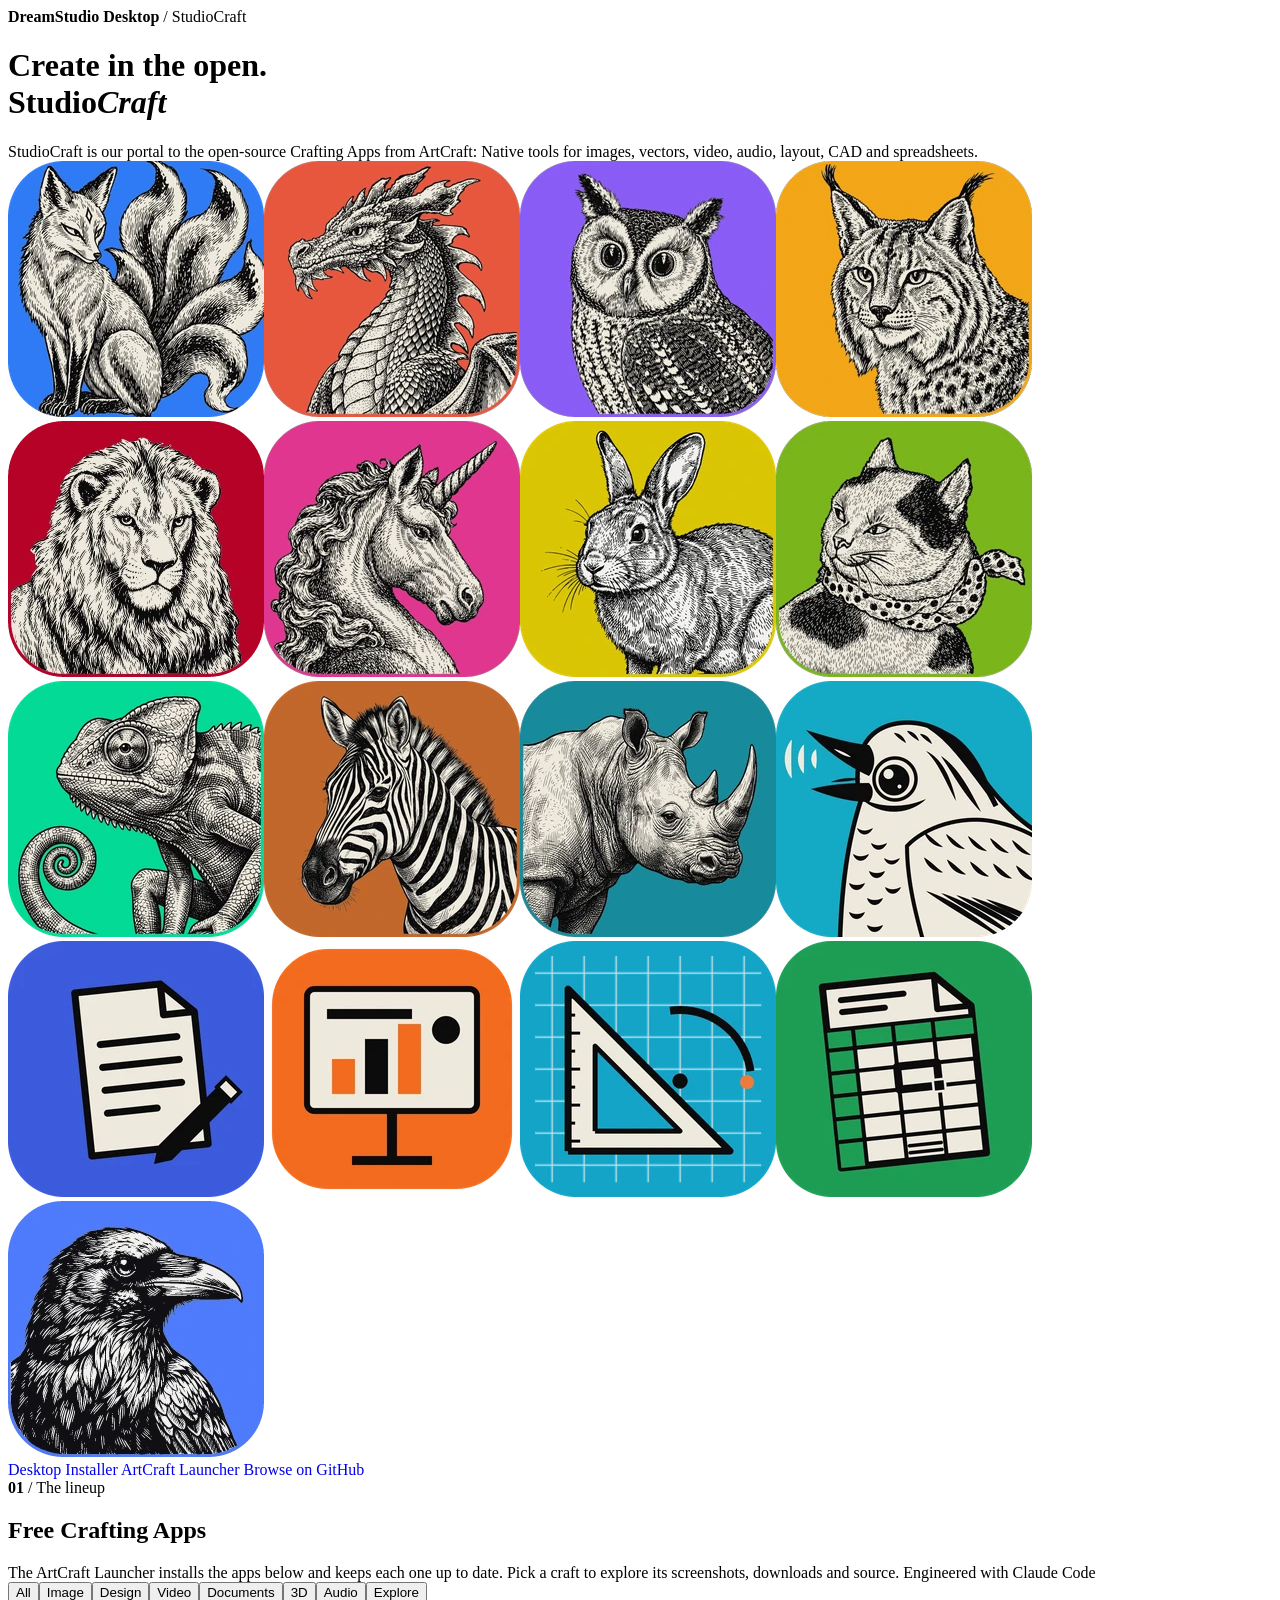
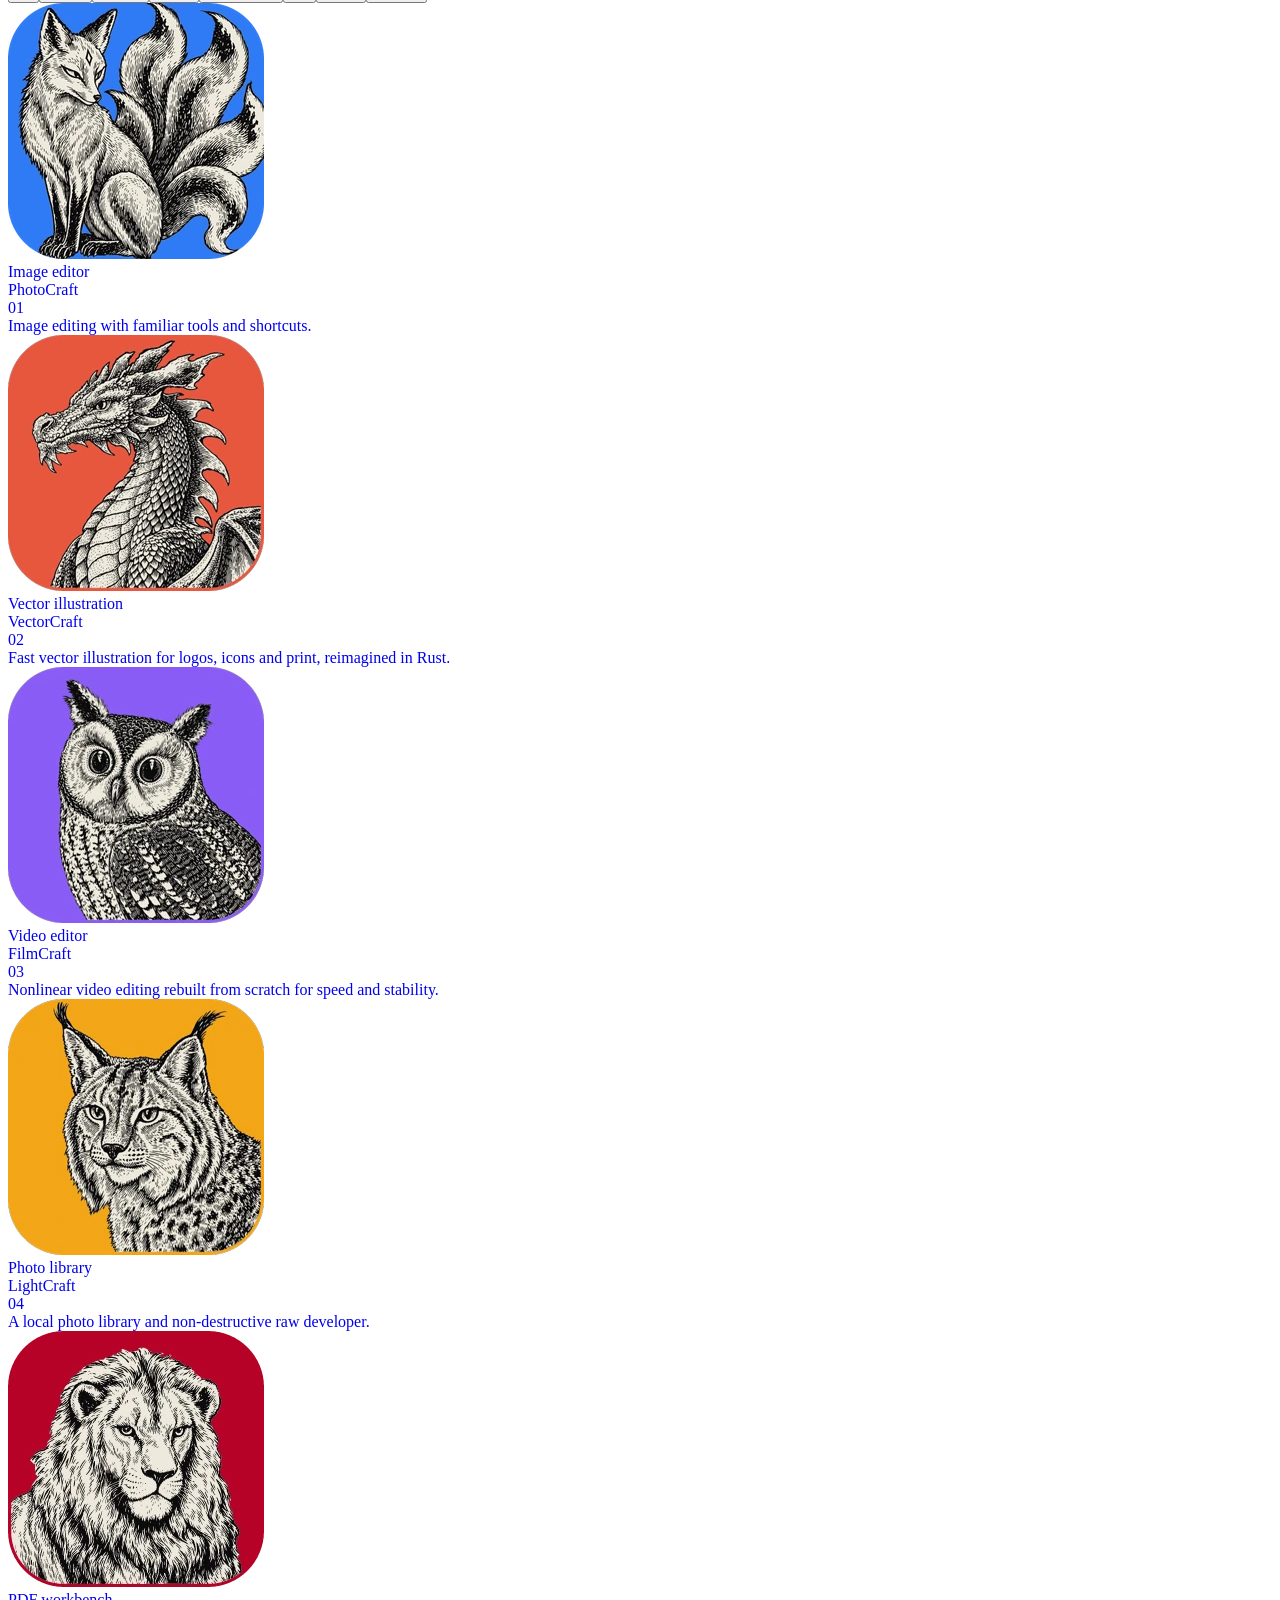
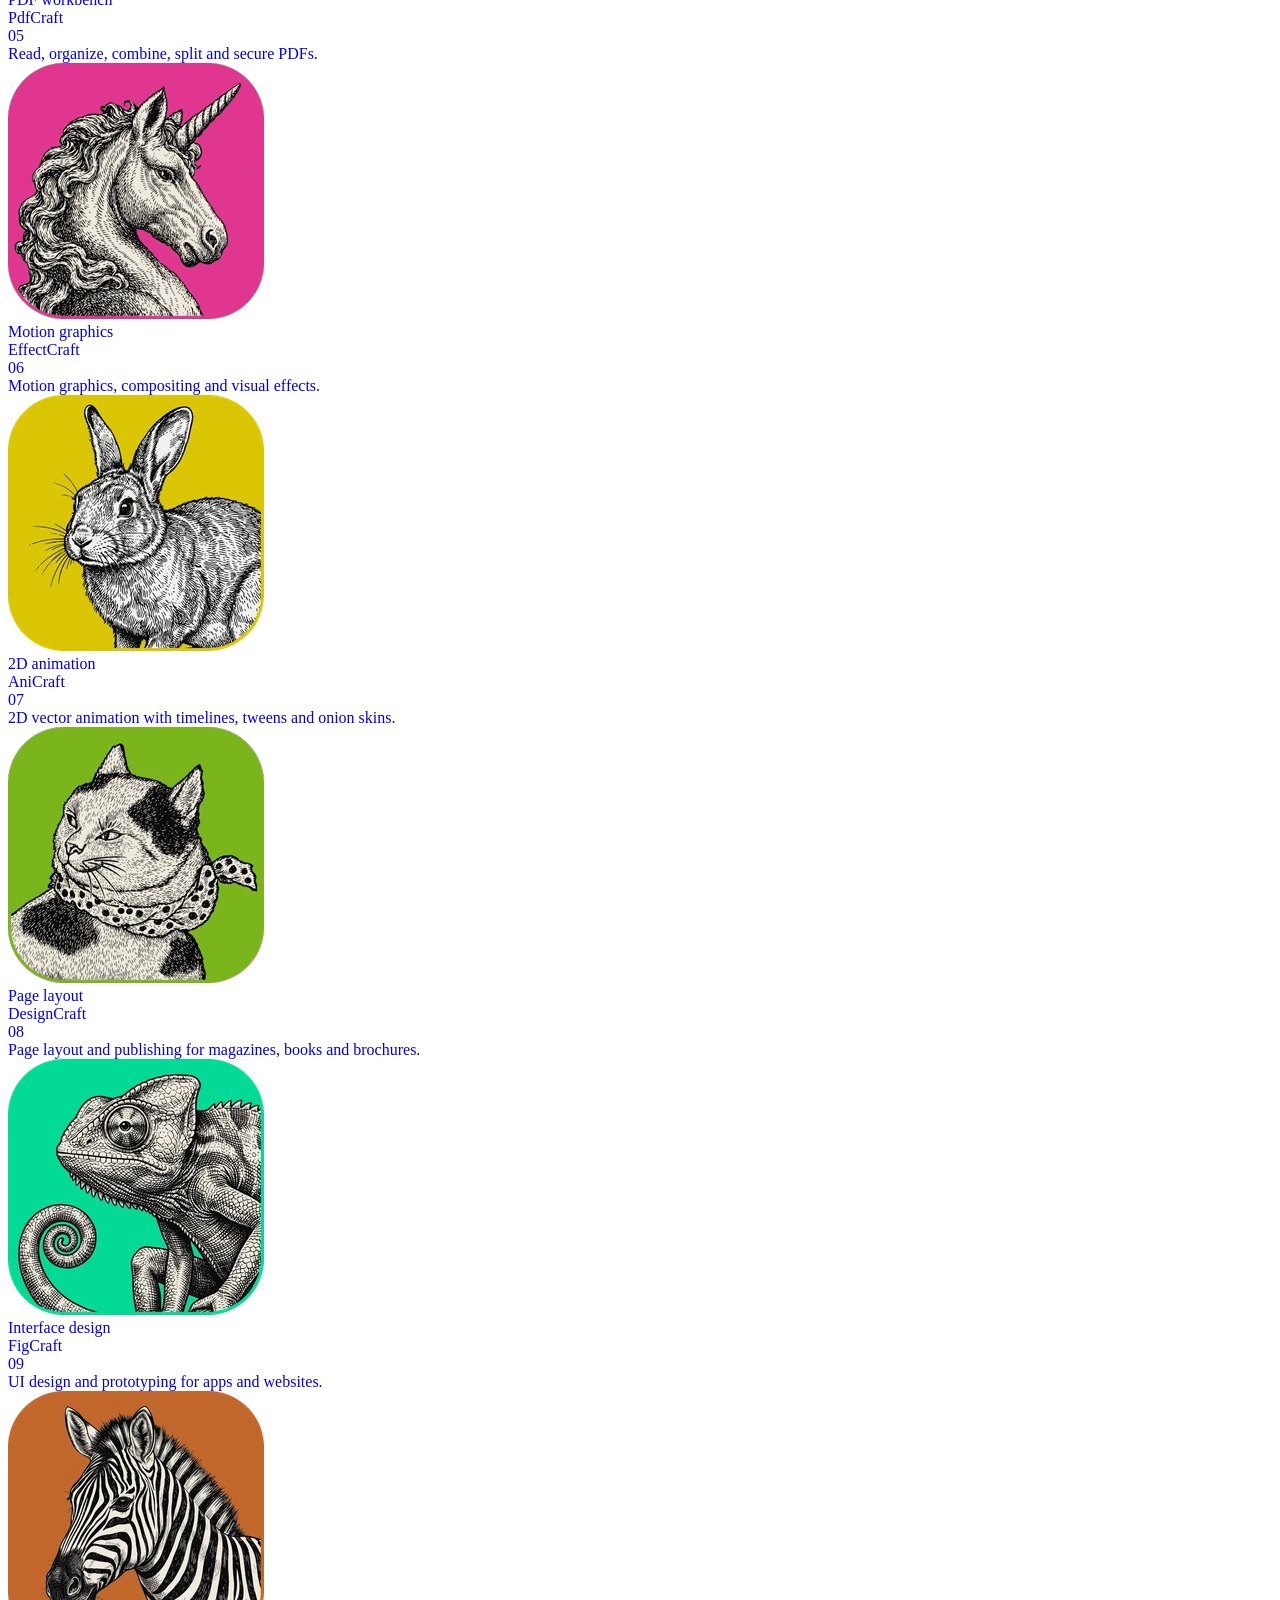
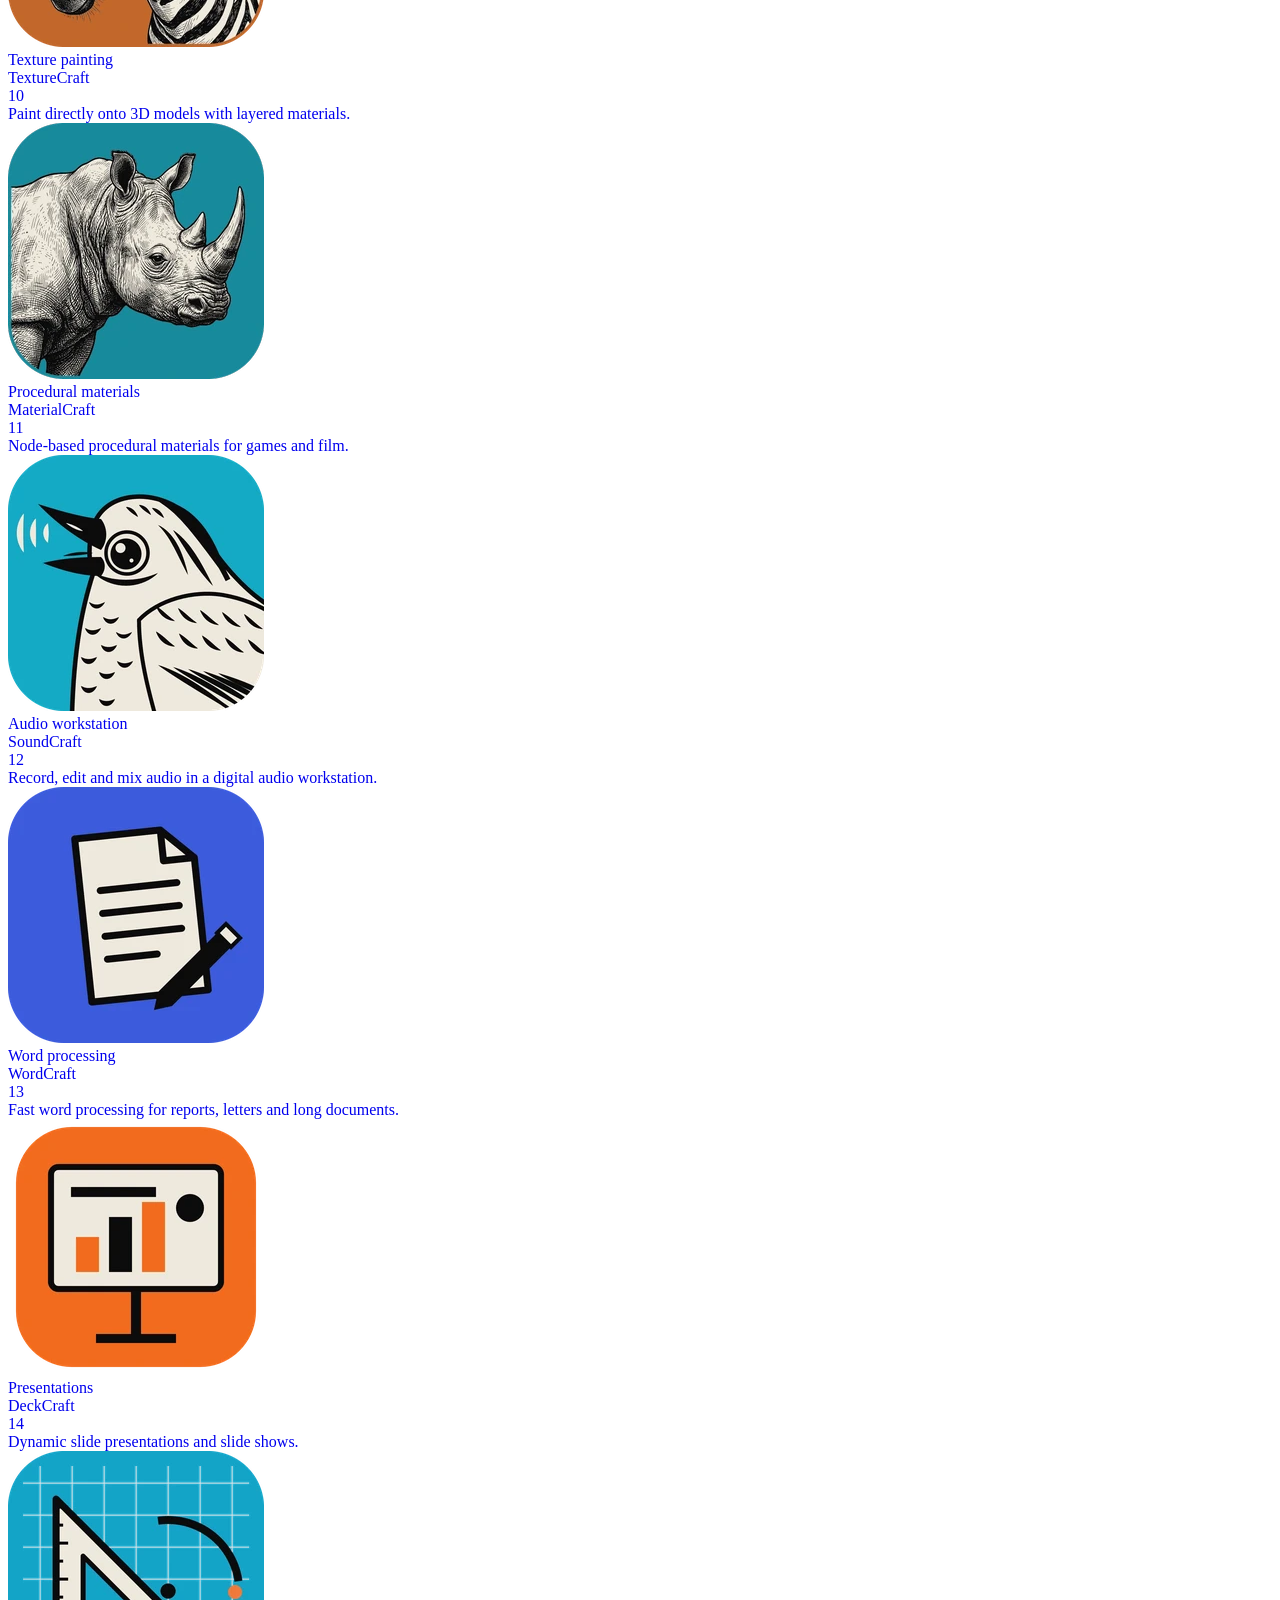
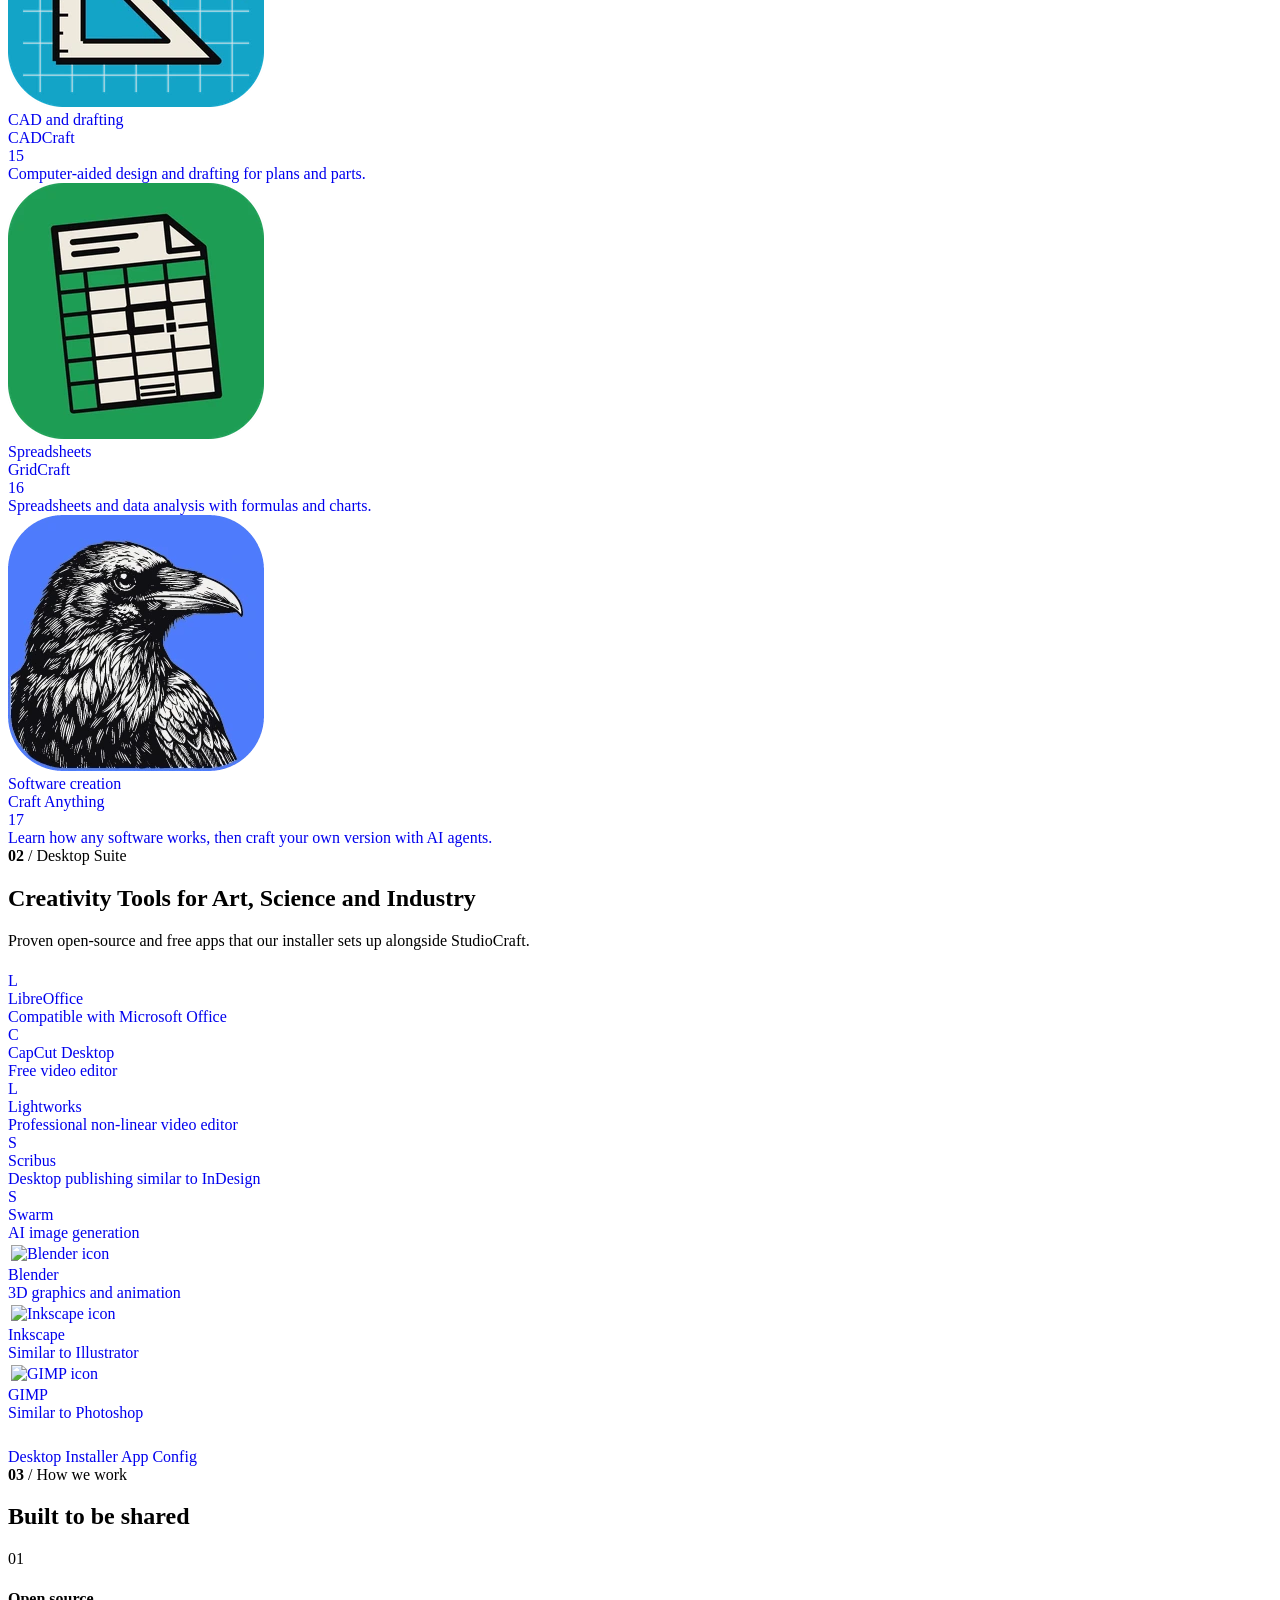
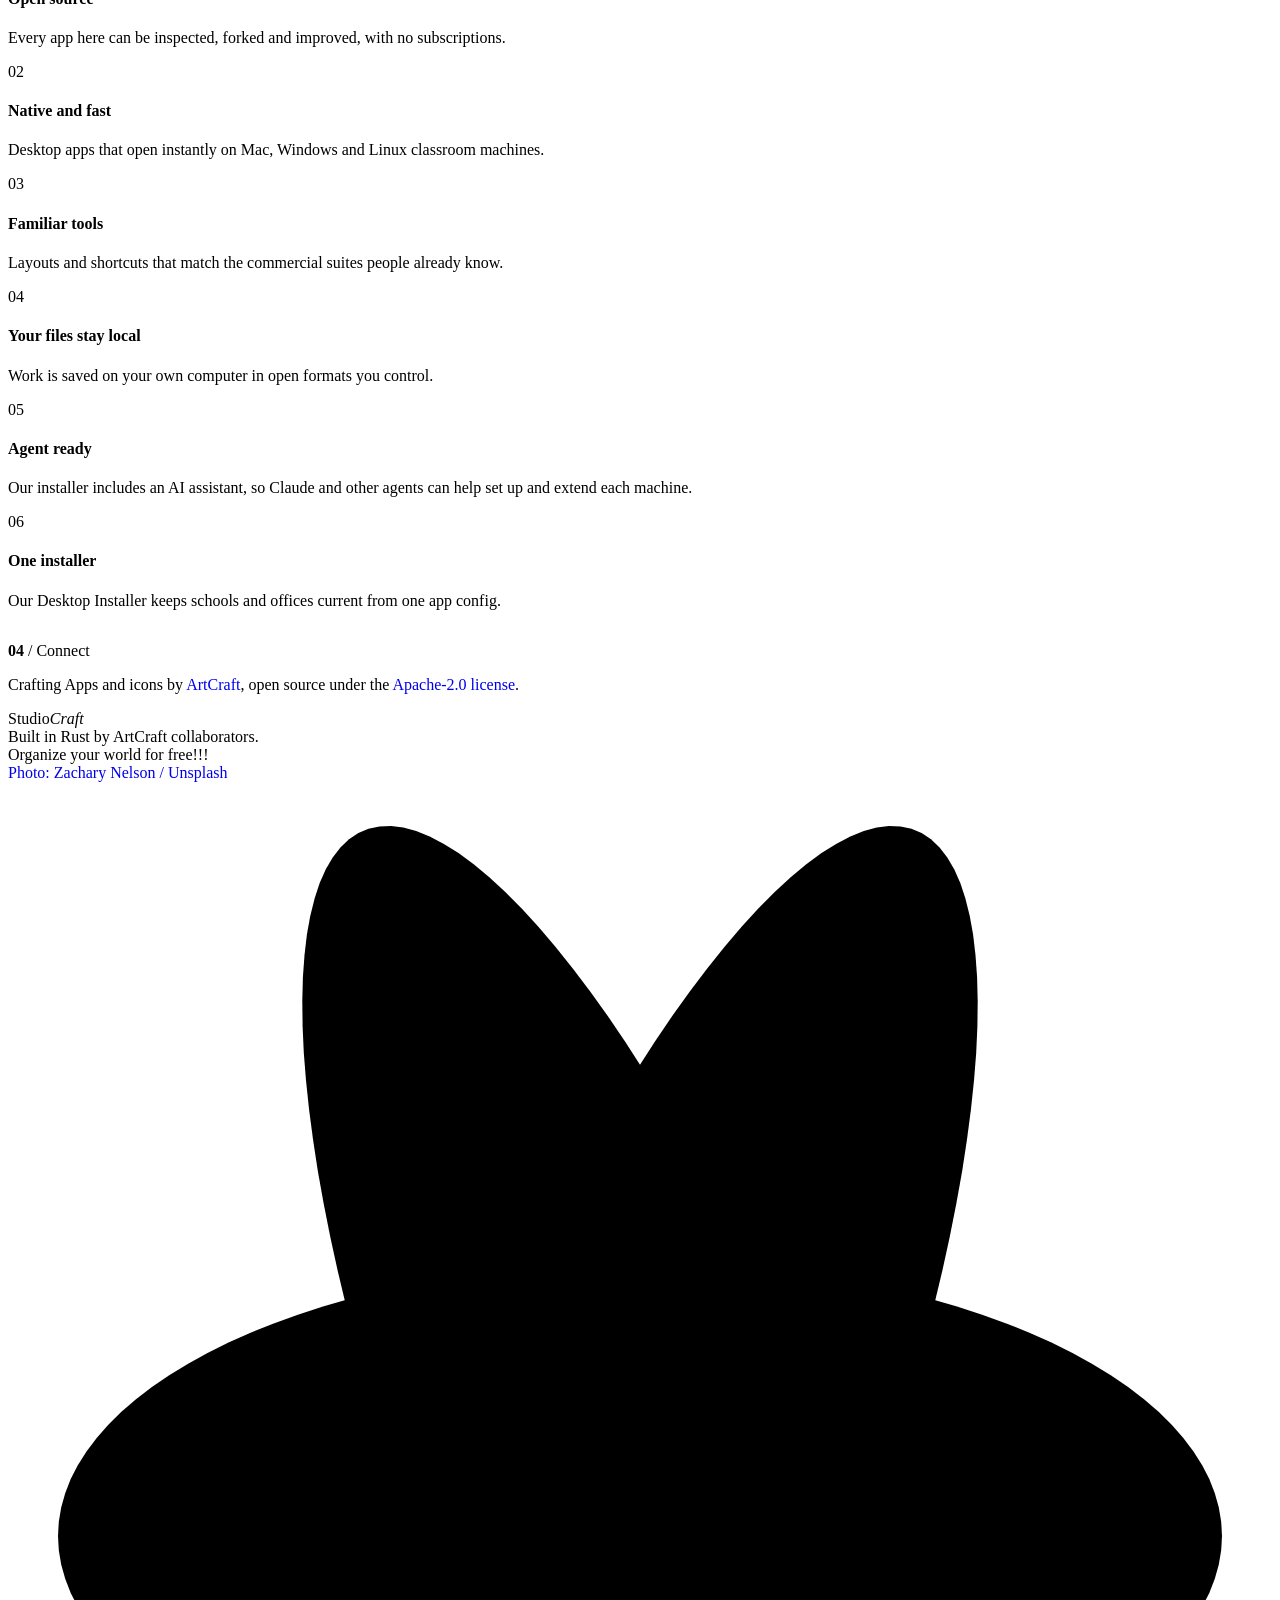
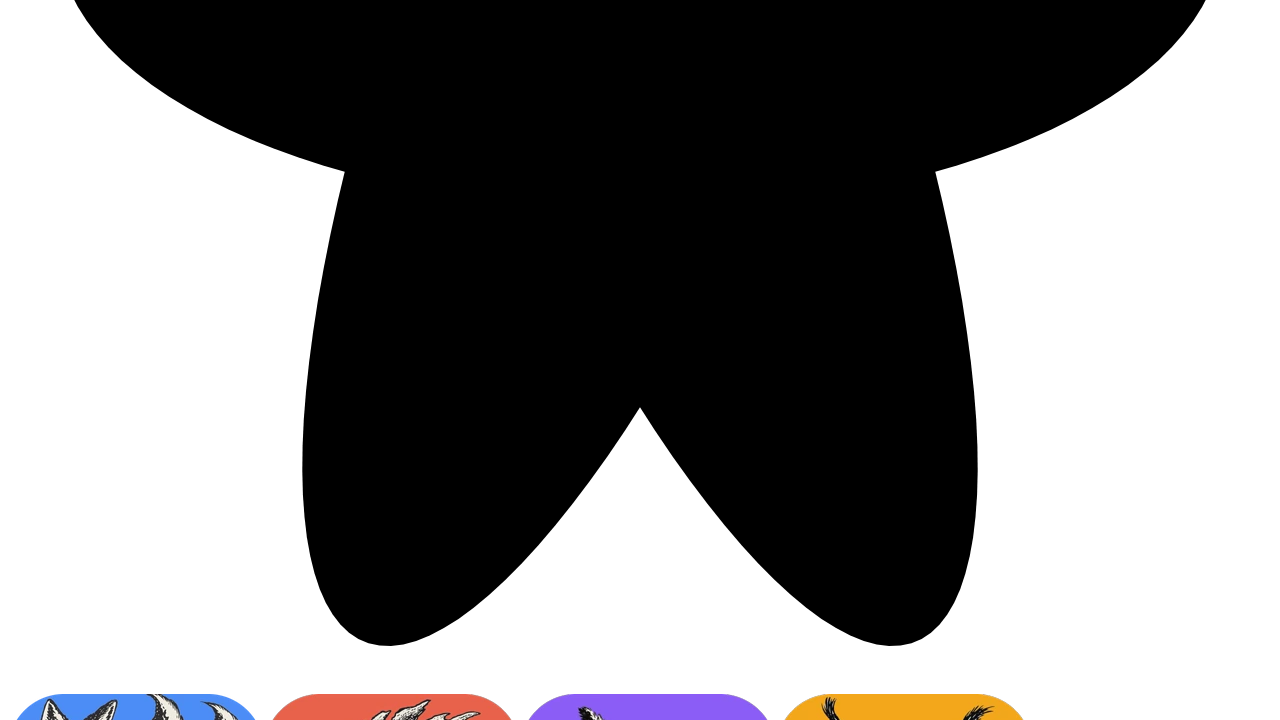
==== commit de9ae4a2: "Use the Craft styles from /localsite/css/craft.css, where they moved" ====
--- a/index.html
+++ b/index.html
@@ -15,7 +15,7 @@
 <link type="text/css" rel="stylesheet" href="/localsite/css/base.css" id="/localsite/css/base.css" />
 <script type="text/javascript" src="/localsite/js/localsite.js?showheader=true"></script>
 
-<link type="text/css" rel="stylesheet" href="css/craft.css" />
+<link type="text/css" rel="stylesheet" href="/localsite/css/craft.css" />
 <script type="text/javascript" src="js/craft-apps.js"></script>
 
 <style>
